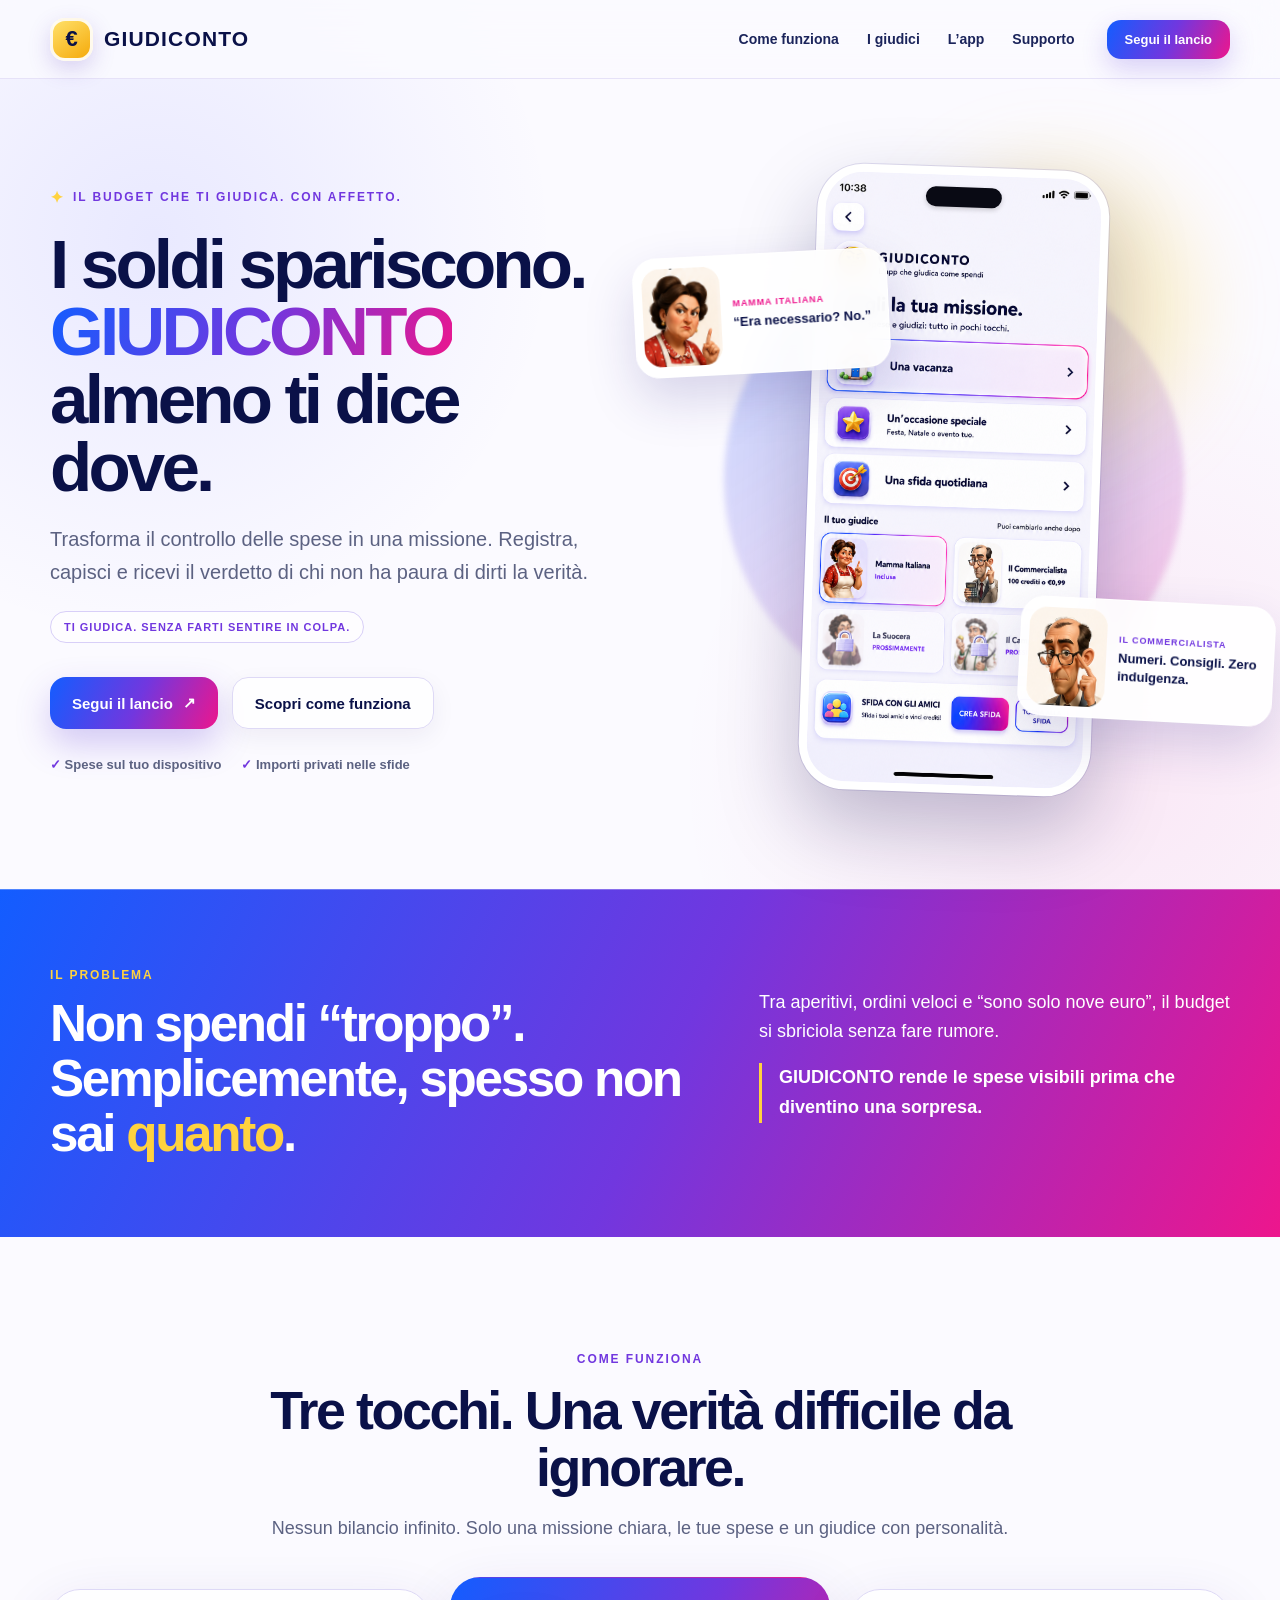
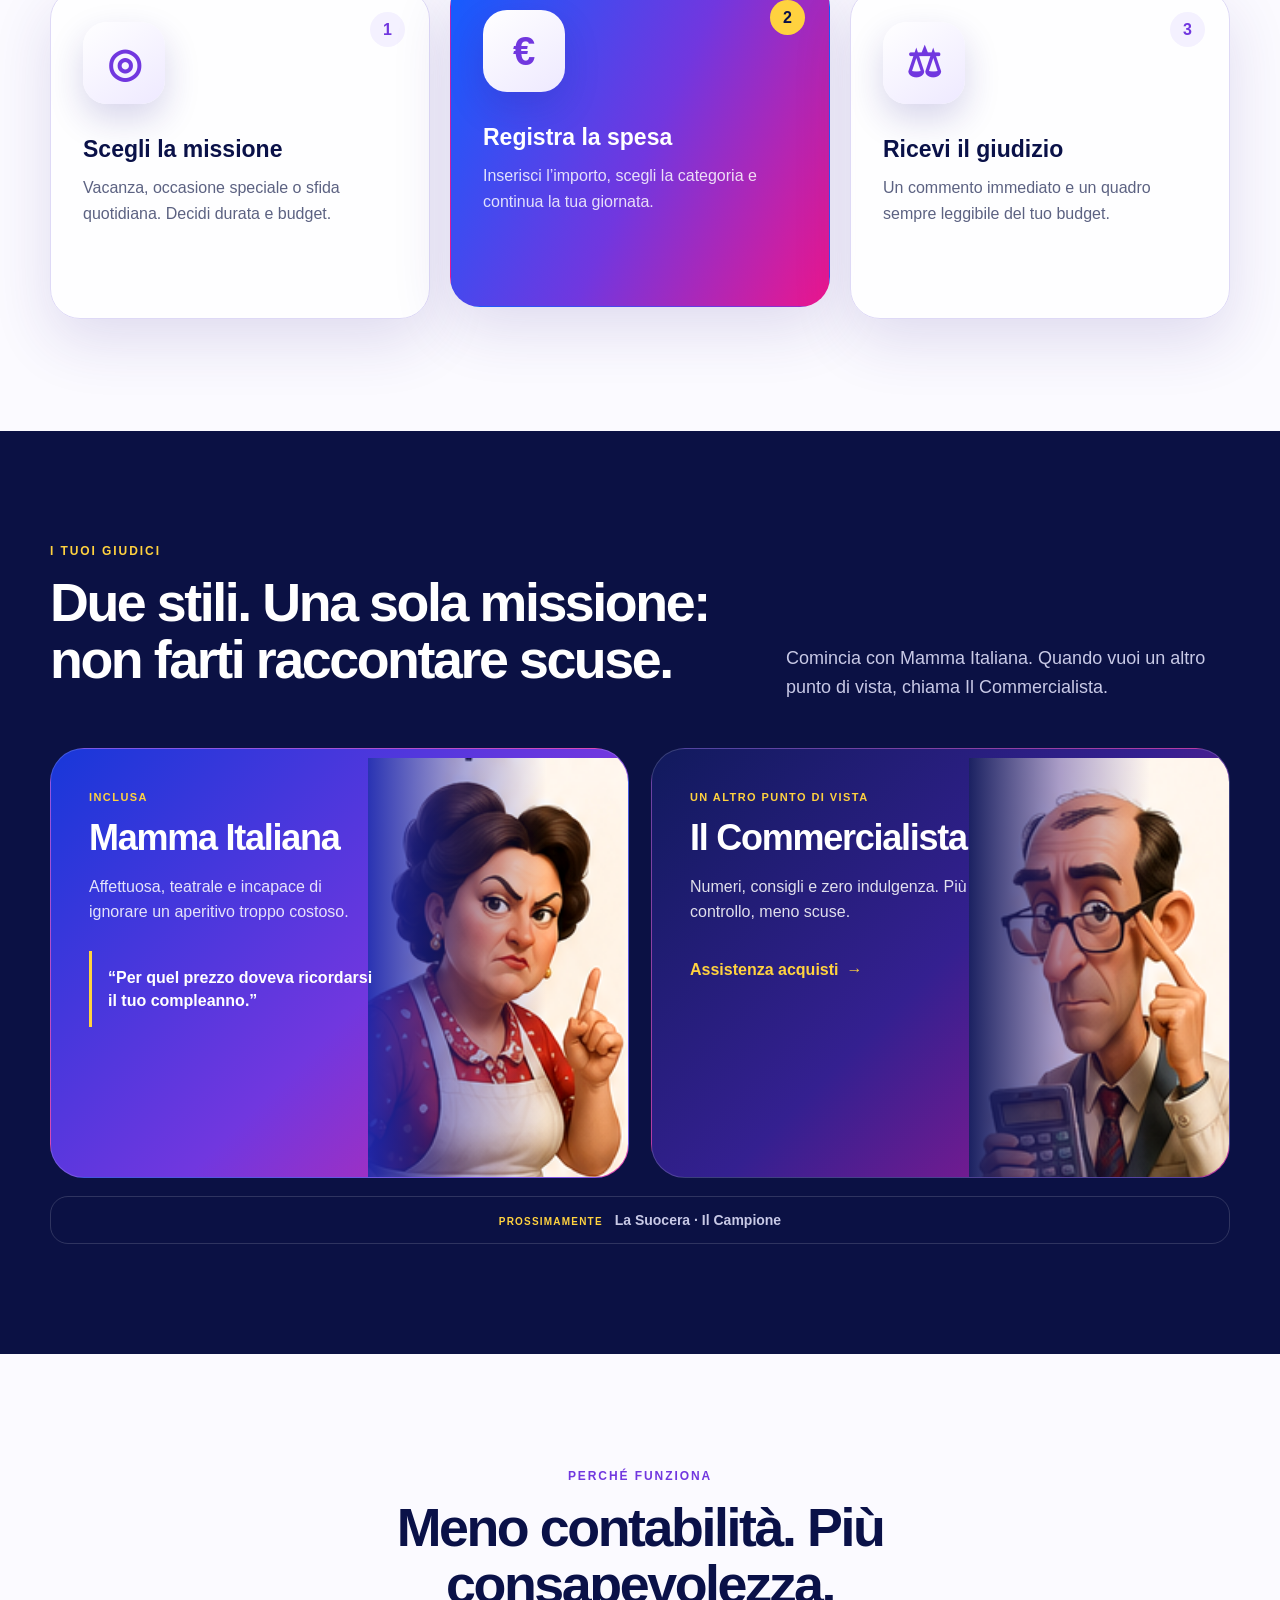
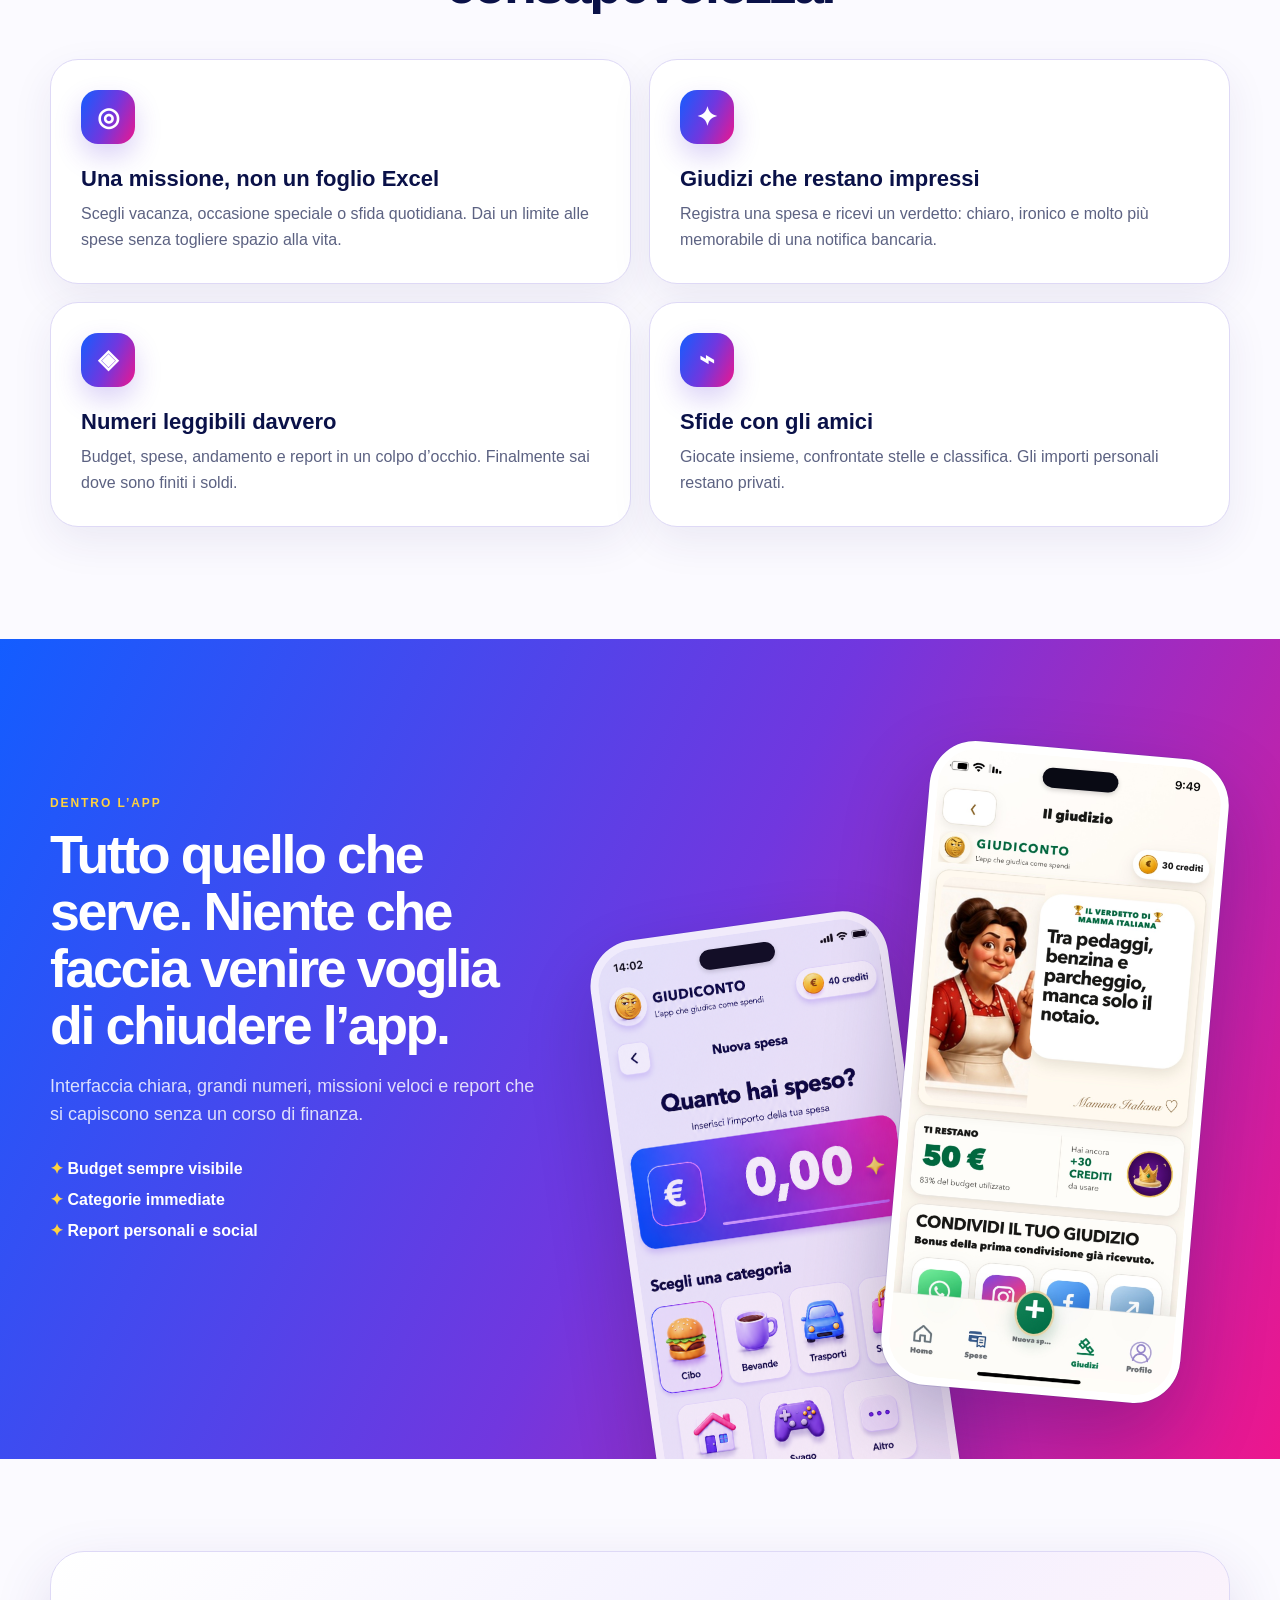
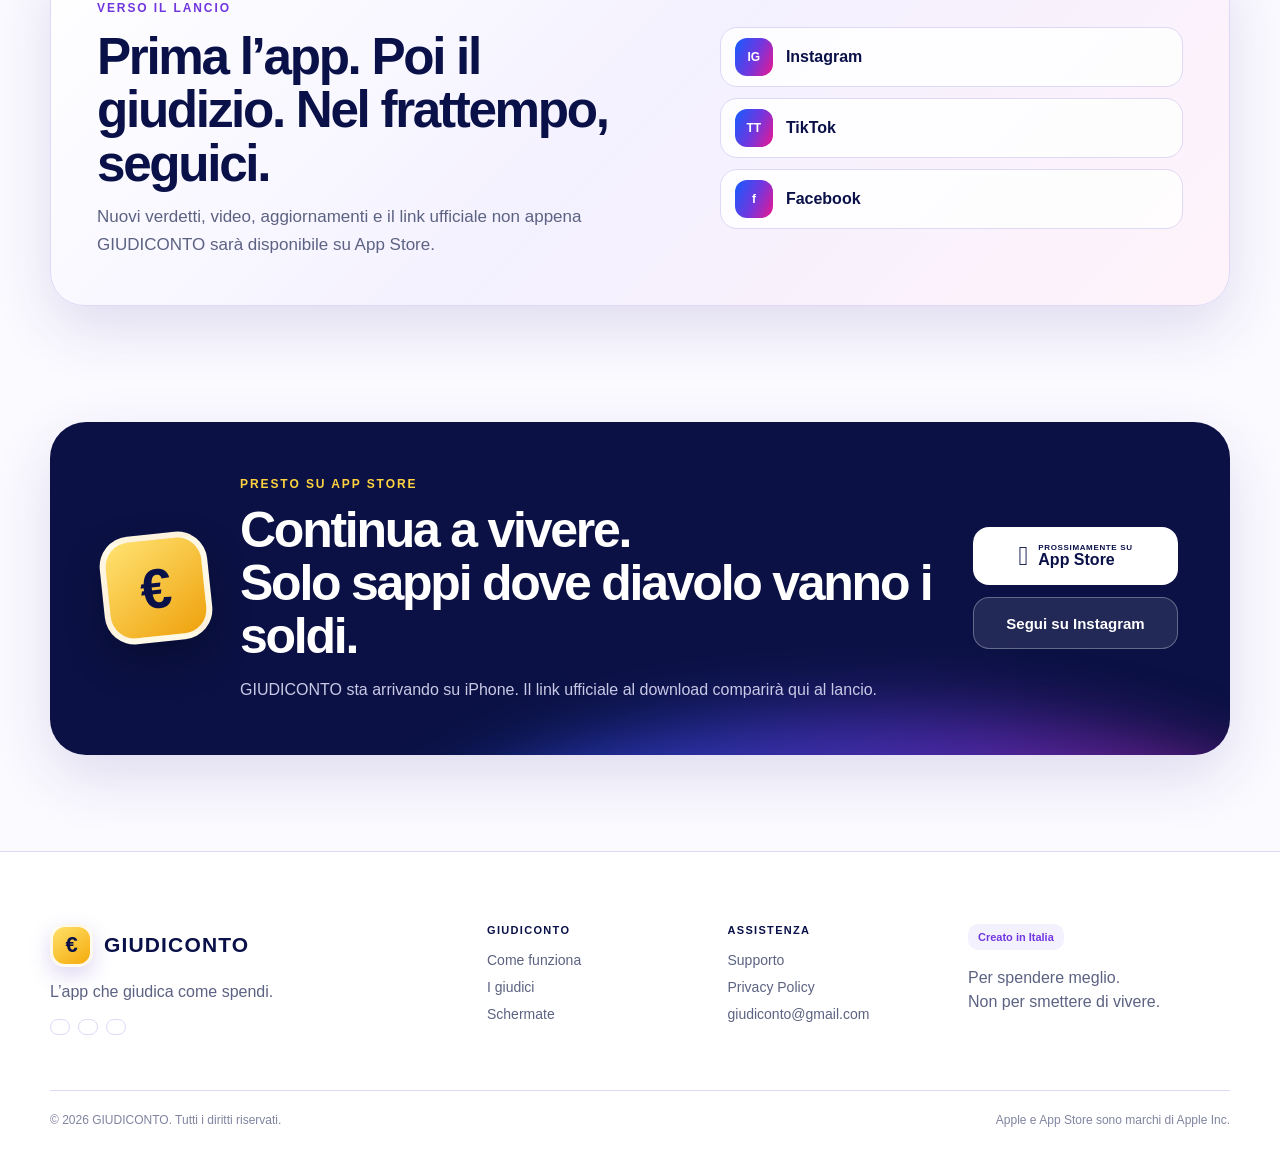
==== index.html @ 1b63a8df "Add files via upload" ====
<!doctype html>
<html lang="it">
<head>
  <meta charset="utf-8">
  <meta name="viewport" content="width=device-width,initial-scale=1">
  <title>GIUDICONTO — L’app che giudica come spendi</title>
  <meta name="description" content="Budget, spese, giudizi e sfide: GIUDICONTO trasforma il controllo delle spese in una missione, con Mamma Italiana e Il Commercialista.">
  <meta name="keywords" content="budget, spese, risparmio, app spese, budget vacanze, controllo spese, sfide, GIUDICONTO">
  <meta name="robots" content="index,follow">
  <meta property="og:title" content="GIUDICONTO — L’app che giudica come spendi">
  <meta property="og:description" content="Continua a vivere. Solo sappi dove diavolo vanno i soldi.">
  <meta property="og:type" content="website">
  <meta property="og:locale" content="it_IT">
  <link rel="icon" href="/favicon.svg">
  <link rel="stylesheet" href="/assets/styles.css">
  <script type="application/ld+json">{"@context":"https://schema.org","@type":"SoftwareApplication","name":"GIUDICONTO","applicationCategory":"FinanceApplication","operatingSystem":"iOS","description":"App italiana per budget, spese, missioni, giudizi e sfide con gli amici.","sameAs":["https://www.instagram.com/giudiconto/","https://www.tiktok.com/@giudicontoapp","https://www.facebook.com/share/1DPfQwHy4r/?mibextid=wwXIfr"]}</script>
</head>
<body>
<div class="site-shell">
<header class="site-header"><div class="section-wrap header-inner">
  <a class="brand" href="/" aria-label="GIUDICONTO – Home"><span class="brand-mark" aria-hidden="true">€</span><span class="brand-name">GIUDICONTO</span></a>
  <nav class="main-nav" aria-label="Navigazione principale"><a href="#come-funziona">Come funziona</a><a href="#giudici">I giudici</a><a href="#schermate">L’app</a><a href="/support/">Supporto</a></nav>
  <a class="header-cta" href="#social">Segui il lancio</a>
</div></header>
<main>
<section class="hero section-wrap" id="top">
  <div class="hero-copy"><div class="eyebrow"><span>✦</span> IL BUDGET CHE TI GIUDICA. CON AFFETTO.</div><h1>I soldi spariscono.<br><span>GIUDICONTO</span> almeno ti dice dove.</h1><p class="hero-lede">Trasforma il controllo delle spese in una missione. Registra, capisci e ricevi il verdetto di chi non ha paura di dirti la verità.</p><div class="brand-line">TI GIUDICA. SENZA FARTI SENTIRE IN COLPA.</div><div class="hero-actions"><a class="button button-primary" href="#social">Segui il lancio <span aria-hidden="true">↗</span></a><a class="button button-secondary" href="#come-funziona">Scopri come funziona</a></div><div class="trust-row"><span><b>✓</b> Spese sul tuo dispositivo</span><span><b>✓</b> Importi privati nelle sfide</span></div></div>
  <div class="hero-visual" aria-label="Anteprima dell’app GIUDICONTO"><div class="orb orb-one"></div><div class="orb orb-two"></div><div class="judge-peek judge-mamma"><img src="/assets/characters/mamma.png" alt="Mamma Italiana"><div><small>MAMMA ITALIANA</small><strong>“Era necessario? No.”</strong></div></div><div class="judge-peek judge-commercialista"><img src="/assets/characters/commercialista.png" alt="Il Commercialista"><div><small>IL COMMERCIALISTA</small><strong>Numeri. Consigli. Zero indulgenza.</strong></div></div><div class="phone phone-hero"><div class="phone-island"></div><img src="/assets/screens/missioni.png" alt="Schermata Scegli la tua missione di GIUDICONTO"></div></div>
</section>
<section class="problem-band"><div class="section-wrap problem-grid"><div><span class="section-kicker">IL PROBLEMA</span><h2>Non spendi “troppo”.<br>Semplicemente, spesso non sai <em>quanto</em>.</h2></div><div class="problem-copy"><p>Tra aperitivi, ordini veloci e “sono solo nove euro”, il budget si sbriciola senza fare rumore.</p><p class="highlight-line">GIUDICONTO rende le spese visibili prima che diventino una sorpresa.</p></div></div></section>
<section class="section section-wrap" id="come-funziona"><div class="section-heading centered"><span class="section-kicker">COME FUNZIONA</span><h2>Tre tocchi. Una verità difficile da ignorare.</h2><p>Nessun bilancio infinito. Solo una missione chiara, le tue spese e un giudice con personalità.</p></div><div class="steps-grid"><article class="step-card"><span class="step-number">1</span><div class="step-icon">◎</div><h3>Scegli la missione</h3><p>Vacanza, occasione speciale o sfida quotidiana. Decidi durata e budget.</p></article><article class="step-card featured"><span class="step-number">2</span><div class="step-icon">€</div><h3>Registra la spesa</h3><p>Inserisci l’importo, scegli la categoria e continua la tua giornata.</p></article><article class="step-card"><span class="step-number">3</span><div class="step-icon">⚖</div><h3>Ricevi il giudizio</h3><p>Un commento immediato e un quadro sempre leggibile del tuo budget.</p></article></div></section>
<section class="characters-section" id="giudici"><div class="section-wrap"><div class="section-heading split-heading"><div><span class="section-kicker light">I TUOI GIUDICI</span><h2>Due stili. Una sola missione: non farti raccontare scuse.</h2></div><p>Comincia con Mamma Italiana. Quando vuoi un altro punto di vista, chiama Il Commercialista.</p></div><div class="character-grid"><article class="character-card mamma"><div class="character-copy"><span class="mini-label">INCLUSA</span><h3>Mamma Italiana</h3><p>Affettuosa, teatrale e incapace di ignorare un aperitivo troppo costoso.</p><blockquote>“Per quel prezzo doveva ricordarsi il tuo compleanno.”</blockquote></div><div class="character-art mamma-art"><img src="/assets/characters/mamma.png" alt="Mamma Italiana, giudice di GIUDICONTO"></div></article><article class="character-card commercialista"><div class="character-copy"><span class="mini-label">UN ALTRO PUNTO DI VISTA</span><h3>Il Commercialista</h3><p>Numeri, consigli e zero indulgenza. Più controllo, meno scuse.</p><a href="/support/" class="text-link">Assistenza acquisti <span>→</span></a></div><div class="character-art commercialista-art"><img src="/assets/characters/commercialista.png" alt="Il Commercialista, giudice di GIUDICONTO"></div></article></div><div class="coming-soon-row"><span>PROSSIMAMENTE</span> La Suocera · Il Campione</div></div></section>
<section class="section section-wrap" id="vantaggi"><div class="section-heading centered narrow"><span class="section-kicker">PERCHÉ FUNZIONA</span><h2>Meno contabilità. Più consapevolezza.</h2></div><div class="benefit-grid"><article class="benefit-card"><div class="benefit-icon">◎</div><h3>Una missione, non un foglio Excel</h3><p>Scegli vacanza, occasione speciale o sfida quotidiana. Dai un limite alle spese senza togliere spazio alla vita.</p></article><article class="benefit-card"><div class="benefit-icon">✦</div><h3>Giudizi che restano impressi</h3><p>Registra una spesa e ricevi un verdetto: chiaro, ironico e molto più memorabile di una notifica bancaria.</p></article><article class="benefit-card"><div class="benefit-icon">◈</div><h3>Numeri leggibili davvero</h3><p>Budget, spese, andamento e report in un colpo d’occhio. Finalmente sai dove sono finiti i soldi.</p></article><article class="benefit-card"><div class="benefit-icon">⌁</div><h3>Sfide con gli amici</h3><p>Giocate insieme, confrontate stelle e classifica. Gli importi personali restano privati.</p></article></div></section>
<section class="screens-section" id="schermate"><div class="section-wrap screens-layout"><div class="screens-copy"><span class="section-kicker light">DENTRO L’APP</span><h2>Tutto quello che serve. Niente che faccia venire voglia di chiudere l’app.</h2><p>Interfaccia chiara, grandi numeri, missioni veloci e report che si capiscono senza un corso di finanza.</p><div class="screen-points"><span>✦ Budget sempre visibile</span><span>✦ Categorie immediate</span><span>✦ Report personali e social</span></div></div><div class="phone-stack"><div class="phone phone-back"><div class="phone-island"></div><img src="/assets/screens/nuova-spesa.png" alt="Schermata Nuova spesa di GIUDICONTO"></div><div class="phone phone-front"><div class="phone-island"></div><img src="/assets/screens/mamma-giudizio.jpg" alt="Verdetto di Mamma Italiana in GIUDICONTO"></div></div></div></section>
<section class="social-section section-wrap" id="social"><div class="social-card"><div><span class="section-kicker">VERSO IL LANCIO</span><h2>Prima l’app. Poi il giudizio. Nel frattempo, seguici.</h2><p>Nuovi verdetti, video, aggiornamenti e il link ufficiale non appena GIUDICONTO sarà disponibile su App Store.</p></div><div class="social-links"><a href="https://www.instagram.com/giudiconto/" target="_blank" rel="noreferrer"><span class="social-icon">IG</span><span>Instagram</span></a><a href="https://www.tiktok.com/@giudicontoapp" target="_blank" rel="noreferrer"><span class="social-icon">TT</span><span>TikTok</span></a><a href="https://www.facebook.com/share/1DPfQwHy4r/?mibextid=wwXIfr" target="_blank" rel="noreferrer"><span class="social-icon">f</span><span>Facebook</span></a></div></div></section>
<section class="launch-section section-wrap" id="launch"><div class="launch-card"><div class="launch-coin">€</div><div><span class="section-kicker light">PRESTO SU APP STORE</span><h2>Continua a vivere.<br>Solo sappi dove diavolo vanno i soldi.</h2><p>GIUDICONTO sta arrivando su iPhone. Il link ufficiale al download comparirà qui al lancio.</p></div><div class="launch-actions"><span class="store-badge"><b></b><span><small>PROSSIMAMENTE SU</small>App Store</span></span><a class="button button-white" href="https://www.instagram.com/giudiconto/" target="_blank" rel="noreferrer">Segui su Instagram</a></div></div></section>
</main>
<footer class="site-footer"><div class="section-wrap footer-grid"><div><a class="brand" href="/"><span class="brand-mark">€</span><span class="brand-name">GIUDICONTO</span></a><p>L’app che giudica come spendi.</p><div class="social-links compact"><a href="https://www.instagram.com/giudiconto/" target="_blank" rel="noreferrer"><span class="social-icon">IG</span></a><a href="https://www.tiktok.com/@giudicontoapp" target="_blank" rel="noreferrer"><span class="social-icon">TT</span></a><a href="https://www.facebook.com/share/1DPfQwHy4r/?mibextid=wwXIfr" target="_blank" rel="noreferrer"><span class="social-icon">f</span></a></div></div><div class="footer-links"><strong>GIUDICONTO</strong><a href="#come-funziona">Come funziona</a><a href="#giudici">I giudici</a><a href="#schermate">Schermate</a></div><div class="footer-links"><strong>ASSISTENZA</strong><a href="/support/">Supporto</a><a href="/privacy/">Privacy Policy</a><a href="mailto:giudiconto@gmail.com">giudiconto@gmail.com</a></div><div class="footer-note"><span>Creato in Italia</span><p>Per spendere meglio.<br>Non per smettere di vivere.</p></div></div><div class="section-wrap footer-bottom"><span>© 2026 GIUDICONTO. Tutti i diritti riservati.</span><span>Apple e App Store sono marchi di Apple Inc.</span></div></footer>
</div>
</body>
</html>
---- assets/styles.css ----
:root {
  --navy: #0a1148;
  --navy-soft: #1b245b;
  --blue: #135dff;
  --violet: #7137df;
  --pink: #ed168d;
  --yellow: #ffd23f;
  --ink-muted: #5c6282;
  --lavender: #f4f1ff;
  --line: #ded9f6;
  --white: #ffffff;
  --gradient: linear-gradient(115deg, var(--blue), var(--violet) 52%, var(--pink));
  --shadow: 0 22px 60px rgba(54, 35, 145, 0.14);
}

* { box-sizing: border-box; }
html { scroll-behavior: smooth; }
body {
  margin: 0;
  background: #fbfaff;
  color: var(--navy);
  font-family: "Avenir Next", "Nunito Sans", Inter, -apple-system, BlinkMacSystemFont, "Segoe UI", sans-serif;
  -webkit-font-smoothing: antialiased;
}
a { color: inherit; text-decoration: none; }
img { display: block; max-width: 100%; }
button, a { -webkit-tap-highlight-color: transparent; }
::selection { background: #d9ceff; color: var(--navy); }

.site-shell {
  min-height: 100vh;
  overflow: hidden;
  background:
    radial-gradient(circle at 12% 4%, rgba(72, 82, 255, .10), transparent 25rem),
    radial-gradient(circle at 88% 13%, rgba(237, 22, 141, .08), transparent 28rem),
    #fbfaff;
}
.section-wrap { width: min(1180px, calc(100% - 48px)); margin-inline: auto; }
.section { padding-block: 112px; }

.site-header {
  position: sticky;
  top: 0;
  z-index: 50;
  border-bottom: 1px solid rgba(222, 217, 246, .72);
  background: rgba(251, 250, 255, .82);
  backdrop-filter: blur(20px);
}
.header-inner { min-height: 78px; display: flex; align-items: center; gap: 32px; }
.brand { display: inline-flex; align-items: center; gap: 11px; flex: 0 0 auto; }
.brand-mark {
  width: 43px;
  height: 43px;
  display: grid;
  place-items: center;
  border: 3px solid rgba(255,255,255,.9);
  border-radius: 15px;
  background: linear-gradient(145deg, #ffe069, #f5aa0b);
  box-shadow: 0 8px 22px rgba(99, 63, 190, .22);
  color: var(--navy);
  font-weight: 900;
  font-size: 22px;
}
.brand-name { font-weight: 900; letter-spacing: .055em; font-size: 21px; }
.main-nav { margin-left: auto; display: flex; align-items: center; gap: 28px; color: var(--navy-soft); font-size: 14px; font-weight: 700; }
.main-nav a { transition: color .2s ease; }
.main-nav a:hover { color: var(--pink); }
.header-cta {
  padding: 12px 18px;
  border-radius: 14px;
  background: var(--gradient);
  box-shadow: 0 10px 26px rgba(92, 49, 217, .22);
  color: white;
  font-size: 13px;
  font-weight: 900;
}

.hero { min-height: 760px; display: grid; grid-template-columns: 1.02fr .98fr; align-items: center; gap: 54px; padding-block: 76px 84px; }
.eyebrow, .section-kicker { display: inline-flex; align-items: center; gap: 8px; color: var(--violet); font-size: 12px; font-weight: 900; letter-spacing: .16em; }
.eyebrow span { color: var(--yellow); font-size: 16px; }
.hero h1 { margin: 24px 0 22px; max-width: 700px; font-size: clamp(48px, 5.4vw, 76px); line-height: .98; letter-spacing: -.055em; font-weight: 900; }
.hero h1 span { display: inline-block; background: var(--gradient); -webkit-background-clip: text; background-clip: text; color: transparent; }
.hero-lede { max-width: 610px; margin: 0; color: var(--ink-muted); font-size: 20px; line-height: 1.65; }
.hero-actions { display: flex; flex-wrap: wrap; gap: 14px; margin-top: 34px; }
.button { min-height: 52px; display: inline-flex; align-items: center; justify-content: center; gap: 10px; padding: 14px 22px; border-radius: 16px; font-size: 15px; font-weight: 900; transition: transform .2s ease, box-shadow .2s ease; }
.button:hover { transform: translateY(-2px); }
.button-primary { color: white; background: var(--gradient); box-shadow: 0 15px 34px rgba(93, 52, 213, .25); }
.button-secondary { border: 1px solid var(--line); background: rgba(255,255,255,.82); box-shadow: 0 8px 24px rgba(26, 20, 77, .06); }
.trust-row { display: flex; flex-wrap: wrap; gap: 20px; margin-top: 28px; color: var(--ink-muted); font-size: 13px; font-weight: 700; }
.trust-row b { color: var(--violet); }

.hero-visual { position: relative; min-height: 650px; display: grid; place-items: center; isolation: isolate; }
.orb { position: absolute; border-radius: 999px; filter: blur(3px); z-index: -2; }
.orb-one { width: 460px; height: 460px; background: linear-gradient(145deg, rgba(20,93,255,.24), rgba(113,55,223,.16), rgba(237,22,141,.22)); }
.orb-two { width: 280px; height: 280px; right: 6%; top: 2%; background: rgba(255,210,63,.25); filter: blur(40px); }
.phone {
  position: relative;
  overflow: hidden;
  border: 8px solid rgba(255,255,255,.98);
  border-radius: 46px;
  background: white;
  box-shadow: 0 35px 80px rgba(20, 15, 79, .26), 0 0 0 1px rgba(75, 61, 160, .15);
}
.phone img { width: 100%; height: 100%; object-fit: cover; }
.phone-island { position: absolute; z-index: 3; top: 12px; left: 50%; width: 76px; height: 20px; transform: translateX(-50%); border-radius: 999px; background: #090a14; box-shadow: 0 2px 5px rgba(0,0,0,.18); }
.phone-hero { width: 292px; height: 626px; transform: rotate(2deg); animation: float 6s ease-in-out infinite; }
.verdict-bubble { position: absolute; z-index: 3; width: 240px; padding: 18px 20px; border: 1px solid rgba(255,255,255,.86); border-radius: 22px; background: rgba(255,255,255,.9); box-shadow: var(--shadow); backdrop-filter: blur(12px); font-size: 14px; font-weight: 800; line-height: 1.45; }
.verdict-bubble small { display: block; margin-bottom: 5px; color: var(--pink); font-size: 10px; letter-spacing: .1em; }
.verdict-one { left: -3%; top: 17%; transform: rotate(-3deg); }
.verdict-two { right: -5%; bottom: 17%; transform: rotate(3deg); }
@keyframes float { 50% { transform: rotate(2deg) translateY(-10px); } }

.problem-band { padding-block: 76px; color: white; background: var(--gradient); box-shadow: inset 0 1px rgba(255,255,255,.25); }
.problem-grid { display: grid; grid-template-columns: 1.15fr .85fr; align-items: center; gap: 72px; }
.problem-band .section-kicker, .section-kicker.light { color: var(--yellow); }
.problem-band h2 { margin: 14px 0 0; font-size: clamp(35px, 4vw, 54px); line-height: 1.07; letter-spacing: -.045em; }
.problem-band em { color: var(--yellow); font-style: normal; }
.problem-copy { font-size: 18px; line-height: 1.65; }
.problem-copy p { margin: 0 0 16px; }
.highlight-line { padding-left: 17px; border-left: 3px solid var(--yellow); font-weight: 800; }

.section-heading { max-width: 790px; margin-bottom: 46px; }
.section-heading.centered { margin-inline: auto; text-align: center; }
.section-heading.narrow { max-width: 620px; }
.section-heading h2, .screens-copy h2, .launch-card h2 { margin: 15px 0 14px; font-size: clamp(36px, 4.2vw, 56px); line-height: 1.06; letter-spacing: -.045em; }
.section-heading p, .screens-copy > p { color: var(--ink-muted); font-size: 18px; line-height: 1.6; }
.steps-grid { display: grid; grid-template-columns: repeat(3, 1fr); gap: 20px; }
.step-card { position: relative; overflow: hidden; min-height: 330px; padding: 32px; border: 1px solid var(--line); border-radius: 30px; background: rgba(255,255,255,.88); box-shadow: var(--shadow); }
.step-card.featured { color: white; border-color: transparent; background: var(--gradient); transform: translateY(-12px); }
.step-number { position: absolute; top: 22px; right: 24px; display: grid; place-items: center; width: 35px; height: 35px; border-radius: 999px; background: var(--lavender); color: var(--violet); font-weight: 900; }
.featured .step-number { background: var(--yellow); color: var(--navy); }
.step-icon { width: 82px; height: 82px; display: grid; place-items: center; margin-bottom: 32px; border-radius: 24px; background: linear-gradient(145deg, #fff, #eee9ff); box-shadow: 0 15px 35px rgba(40, 27, 142, .18); color: var(--violet); font-size: 40px; font-weight: 900; }
.step-card h3 { margin: 0 0 12px; font-size: 23px; }
.step-card p { margin: 0; color: var(--ink-muted); line-height: 1.6; }
.featured p { color: rgba(255,255,255,.84); }

.characters-section { padding-block: 110px; color: white; background: #0b1144; }
.split-heading { max-width: none; display: grid; grid-template-columns: 1.2fr .8fr; align-items: end; gap: 70px; }
.split-heading h2 { max-width: 770px; }
.split-heading > p { margin: 0; color: #c8c9e6; }
.character-grid { display: grid; grid-template-columns: 1fr 1fr; gap: 22px; }
.character-card { position: relative; overflow: hidden; min-height: 430px; padding: 38px; border: 1px solid rgba(255,255,255,.16); border-radius: 34px; }
.character-card.mamma { background: linear-gradient(135deg, #1837d9, #7137df 56%, #d726a0); }
.character-card.commercialista { background: linear-gradient(135deg, #111a5d, #342090 50%, #b11691); }
.character-copy { position: relative; z-index: 3; width: 57%; }
.mini-label { color: var(--yellow); font-size: 11px; font-weight: 900; letter-spacing: .13em; }
.character-card h3 { margin: 12px 0; font-size: 36px; letter-spacing: -.035em; }
.character-card p { color: rgba(255,255,255,.86); line-height: 1.55; }
.character-card blockquote { margin: 26px 0 0; padding: 15px 0 15px 16px; border-left: 3px solid var(--yellow); color: white; font-weight: 800; line-height: 1.45; }
.text-link { display: inline-flex; gap: 8px; margin-top: 20px; color: var(--yellow); font-weight: 900; }

.benefit-grid { display: grid; grid-template-columns: repeat(2, 1fr); gap: 18px; }
.benefit-card { padding: 30px; border: 1px solid var(--line); border-radius: 28px; background: white; box-shadow: 0 15px 42px rgba(49, 35, 121, .08); }
.benefit-icon { width: 54px; height: 54px; display: grid; place-items: center; margin-bottom: 22px; border-radius: 17px; background: var(--gradient); color: white; font-size: 26px; font-weight: 900; box-shadow: 0 12px 27px rgba(92,49,217,.22); }
.benefit-card h3 { margin: 0 0 9px; font-size: 22px; }
.benefit-card p { margin: 0; color: var(--ink-muted); line-height: 1.62; }

.screens-section { position: relative; overflow: hidden; min-height: 820px; padding-block: 110px 0; color: white; background: var(--gradient); }
.screens-layout { display: grid; grid-template-columns: .88fr 1.12fr; gap: 60px; align-items: center; }
.screens-copy { align-self: start; padding-top: 44px; }
.screens-copy > p { color: rgba(255,255,255,.82); }
.screen-points { display: grid; gap: 12px; margin-top: 30px; color: white; font-weight: 800; }
.screen-points span::first-letter { color: var(--yellow); }
.phone-stack { position: relative; height: 700px; }
.phone-stack .phone { position: absolute; width: 300px; height: 646px; }
.phone-back { left: 4%; bottom: -120px; transform: rotate(-8deg); opacity: .9; }
.phone-front { right: 4%; top: 0; transform: rotate(5deg); }

.launch-section { padding-block: 96px; }
.launch-card { position: relative; overflow: hidden; display: grid; grid-template-columns: auto 1fr auto; align-items: center; gap: 30px; padding: 52px; border-radius: 36px; color: white; background: #0b1144; box-shadow: var(--shadow); }
.launch-card::before { content: ""; position: absolute; inset: auto -10% -90% 30%; height: 340px; border-radius: 50%; background: var(--gradient); filter: blur(35px); opacity: .65; }
.launch-card > * { position: relative; }
.launch-card h2 { margin-top: 12px; font-size: clamp(32px, 4vw, 50px); }
.launch-card p { margin: 0; color: #c8c9e6; line-height: 1.6; }
.launch-coin { width: 108px; height: 108px; display: grid; place-items: center; border: 6px solid rgba(255,255,255,.85); border-radius: 30px; background: linear-gradient(145deg, #ffe372, #efa10c); box-shadow: 0 18px 38px rgba(0,0,0,.25); color: var(--navy); font-size: 56px; font-weight: 900; transform: rotate(-6deg); }
.launch-actions { display: grid; gap: 12px; min-width: 205px; }
.store-badge { min-height: 58px; display: flex; align-items: center; justify-content: center; gap: 10px; border-radius: 16px; background: white; color: var(--navy); font-weight: 900; }
.store-badge b { font-size: 27px; }
.store-badge span { line-height: 1.05; }
.store-badge small { display: block; font-size: 8px; letter-spacing: .08em; }
.button-white { border: 1px solid rgba(255,255,255,.3); background: rgba(255,255,255,.10); color: white; }

.site-footer { padding: 72px 0 28px; border-top: 1px solid var(--line); background: white; }
.footer-grid { display: grid; grid-template-columns: 1.5fr .75fr .75fr 1fr; gap: 44px; }
.footer-grid > div:first-child p { color: var(--ink-muted); }
.footer-links { display: grid; align-content: start; gap: 11px; color: var(--ink-muted); font-size: 14px; }
.footer-links strong { margin-bottom: 5px; color: var(--navy); font-size: 11px; letter-spacing: .12em; }
.footer-note { color: var(--ink-muted); }
.footer-note span { display: inline-block; padding: 7px 10px; border-radius: 10px; background: var(--lavender); color: var(--violet); font-size: 11px; font-weight: 900; }
.footer-note p { line-height: 1.55; }
.footer-bottom { display: flex; justify-content: space-between; gap: 24px; margin-top: 55px; padding-top: 22px; border-top: 1px solid var(--line); color: #8084a0; font-size: 12px; }

/* Legal and support pages */
.subpage-main { min-height: 70vh; padding-block: 76px 100px; }
.subpage-hero { display: grid; grid-template-columns: 1fr auto; gap: 44px; align-items: end; padding: 54px; border: 1px solid rgba(255,255,255,.8); border-radius: 36px; background: var(--gradient); color: white; box-shadow: var(--shadow); }
.subpage-hero h1 { margin: 12px 0; font-size: clamp(48px, 6vw, 76px); line-height: 1; letter-spacing: -.05em; }
.subpage-hero p { max-width: 670px; margin: 0; color: rgba(255,255,255,.86); font-size: 18px; line-height: 1.6; }
.subpage-icon { width: 120px; height: 120px; display: grid; place-items: center; border: 5px solid rgba(255,255,255,.65); border-radius: 34px; background: rgba(255,255,255,.18); box-shadow: 0 18px 45px rgba(23,11,85,.25); font-size: 54px; }
.content-grid { display: grid; grid-template-columns: 300px minmax(0,1fr); gap: 42px; margin-top: 42px; }
.content-aside { align-self: start; position: sticky; top: 110px; display: grid; gap: 12px; }
.content-aside a { padding: 14px 16px; border: 1px solid var(--line); border-radius: 14px; background: white; color: var(--ink-muted); font-size: 14px; font-weight: 800; }
.content-aside a:hover { color: var(--violet); border-color: #b7a7ff; }
.legal-content { display: grid; gap: 18px; }
.legal-card { padding: 30px; border: 1px solid var(--line); border-radius: 26px; background: white; box-shadow: 0 14px 38px rgba(49,35,121,.07); }
.legal-card h2 { margin: 0 0 12px; font-size: 26px; letter-spacing: -.025em; }
.legal-card p, .legal-card li { color: var(--ink-muted); line-height: 1.7; }
.legal-card p:last-child { margin-bottom: 0; }
.legal-card ul { margin-bottom: 0; padding-left: 20px; }
.summary-card { border-color: transparent; background: linear-gradient(135deg, #f2f6ff, #f7efff); box-shadow: inset 0 0 0 1px rgba(115,81,255,.16), var(--shadow); }
.contact-card { display: flex; align-items: center; justify-content: space-between; gap: 24px; padding: 26px; border-radius: 24px; background: #0b1144; color: white; }
.contact-card p { margin: 5px 0 0; color: #c8c9e6; }
.contact-card .button { flex: 0 0 auto; }
.faq-grid { display: grid; gap: 16px; margin-top: 42px; }
.support-callout { padding: 24px; border: 1px solid #cebfff; border-radius: 22px; background: var(--lavender); }
.support-callout a { color: var(--violet); font-weight: 900; text-decoration: underline; text-underline-offset: 3px; }
.legal-meta { margin-top: 14px; color: rgba(255,255,255,.75); font-size: 14px; }

@media (max-width: 980px) {
  .main-nav { display: none; }
  .header-cta { margin-left: auto; }
  .hero { grid-template-columns: 1fr; padding-top: 58px; }
  .hero-copy { text-align: center; }
  .hero-lede { margin-inline: auto; }
  .hero-actions, .trust-row { justify-content: center; }
  .hero-visual { min-height: 630px; }
  .problem-grid, .split-heading, .screens-layout { grid-template-columns: 1fr; }
  .steps-grid { grid-template-columns: 1fr; }
  .step-card { min-height: 0; }
  .step-card.featured { transform: none; }
  .character-grid { grid-template-columns: 1fr; }
  .phone-stack { width: min(620px,100%); margin-inline: auto; }
  .launch-card { grid-template-columns: auto 1fr; }
  .launch-actions { grid-column: 1 / -1; grid-template-columns: 1fr 1fr; }
  .footer-grid { grid-template-columns: 1.4fr 1fr 1fr; }
  .footer-note { grid-column: 1 / -1; }
  .content-grid { grid-template-columns: 1fr; }
  .content-aside { position: static; grid-template-columns: repeat(3, 1fr); }
}

@media (max-width: 680px) {
  .section-wrap { width: min(100% - 28px, 1180px); }
  .section { padding-block: 78px; }
  .header-inner { min-height: 68px; }
  .brand-mark { width: 38px; height: 38px; border-radius: 13px; }
  .brand-name { font-size: 17px; }
  .header-cta { padding: 10px 12px; font-size: 11px; }
  .hero { min-height: 0; padding-block: 58px 64px; gap: 32px; }
  .hero h1 { font-size: 49px; }
  .hero-lede { font-size: 17px; }
  .hero-actions { display: grid; }
  .button { width: 100%; }
  .trust-row { display: grid; gap: 8px; }
  .hero-visual { min-height: 520px; }
  .phone-hero { width: 238px; height: 510px; border-radius: 38px; }
  .verdict-bubble { width: 190px; padding: 14px; font-size: 12px; }
  .verdict-one { left: -10%; top: 20%; }
  .verdict-two { right: -9%; bottom: 12%; }
  .problem-band { padding-block: 62px; }
  .problem-grid { gap: 28px; }
  .problem-band h2 { font-size: 38px; }
  .section-heading h2, .screens-copy h2, .launch-card h2 { font-size: 38px; }
  .step-card, .benefit-card { padding: 24px; }
  .character-card { min-height: 500px; padding: 28px; }
  .character-copy { width: 100%; }
  .character-copy p, .character-copy blockquote, .character-copy .text-link { max-width: 70%; }
  .benefit-grid { grid-template-columns: 1fr; }
  .screens-section { min-height: 1040px; padding-top: 80px; }
  .screens-copy { padding-top: 0; text-align: center; }
  .phone-stack { height: 670px; }
  .phone-stack .phone { width: 230px; height: 494px; }
  .phone-back { left: 0; bottom: 20px; }
  .phone-front { right: 0; top: 80px; }
  .launch-section { padding-block: 58px; }
  .launch-card { grid-template-columns: 1fr; padding: 30px; text-align: center; }
  .launch-coin { margin-inline: auto; }
  .launch-actions { grid-template-columns: 1fr; }
  .footer-grid { grid-template-columns: 1fr 1fr; }
  .footer-grid > div:first-child, .footer-note { grid-column: 1 / -1; }
  .footer-bottom { flex-direction: column; }
  .subpage-main { padding-block: 36px 70px; }
  .subpage-hero { grid-template-columns: 1fr; padding: 30px; }
  .subpage-icon { width: 80px; height: 80px; border-radius: 24px; font-size: 38px; }
  .subpage-hero h1 { font-size: 48px; }
  .content-aside { grid-template-columns: 1fr; }
  .legal-card { padding: 24px; }
  .contact-card { align-items: flex-start; flex-direction: column; }
}

@media (prefers-reduced-motion: reduce) {
  * { scroll-behavior: auto !important; animation: none !important; transition: none !important; }
}

/* GIUDICONTO final launch refinements */
.brand-line {
  display: inline-flex;
  margin-top: 22px;
  padding: 9px 13px;
  border: 1px solid #d8cff8;
  border-radius: 999px;
  background: rgba(255,255,255,.72);
  color: var(--violet);
  font-size: 11px;
  font-weight: 900;
  letter-spacing: .09em;
}

.judge-peek {
  position: absolute;
  z-index: 5;
  width: 255px;
  min-height: 116px;
  display: grid;
  grid-template-columns: 78px 1fr;
  align-items: center;
  gap: 12px;
  padding: 10px 14px 10px 8px;
  overflow: hidden;
  border: 1px solid rgba(255,255,255,.92);
  border-radius: 24px;
  background: rgba(255,255,255,.92);
  box-shadow: 0 22px 50px rgba(44,30,128,.17);
  backdrop-filter: blur(14px);
}
.judge-peek img {
  width: 78px;
  height: 98px;
  object-fit: cover;
  object-position: top center;
  border-radius: 18px;
  background: #fff9ef;
}
.judge-peek small {
  display: block;
  margin-bottom: 5px;
  color: var(--pink);
  font-size: 9px;
  font-weight: 900;
  letter-spacing: .1em;
}
.judge-peek strong { display: block; font-size: 13px; line-height: 1.35; }
.judge-mamma { left: -8%; top: 15%; transform: rotate(-3deg); }
.judge-commercialista { right: -8%; bottom: 13%; transform: rotate(3deg); }
.judge-commercialista small { color: var(--violet); }

.character-art {
  position: absolute;
  right: -1%;
  bottom: -7%;
  width: 46%;
  height: 105%;
  overflow: hidden;
  z-index: 1;
}
.character-art::after {
  content: "";
  position: absolute;
  inset: 0;
  background: linear-gradient(90deg, rgba(28,39,175,.94) 0%, rgba(40,39,164,.45) 32%, transparent 67%);
  pointer-events: none;
}
.character-art img {
  width: 100%;
  height: 100%;
  object-fit: cover;
  object-position: top center;
  filter: saturate(1.05) contrast(1.02);
}
.commercialista-art::after { background: linear-gradient(90deg, rgba(18,25,92,.96) 0%, rgba(52,32,144,.42) 34%, transparent 68%); }
.coming-soon-row {
  margin-top: 18px;
  padding: 15px 20px;
  border: 1px solid rgba(255,255,255,.15);
  border-radius: 18px;
  color: #c8c9e6;
  text-align: center;
  font-size: 14px;
  font-weight: 800;
}
.coming-soon-row span { margin-right: 8px; color: var(--yellow); font-size: 10px; letter-spacing: .12em; }

.social-section { padding-block: 92px 20px; }
.social-card {
  display: grid;
  grid-template-columns: 1fr .8fr;
  align-items: center;
  gap: 44px;
  padding: 46px;
  border: 1px solid var(--line);
  border-radius: 34px;
  background: linear-gradient(135deg, #ffffff 0%, #f4f1ff 50%, #fff3fa 100%);
  box-shadow: var(--shadow);
}
.social-card h2 { margin: 14px 0 12px; font-size: clamp(34px, 4vw, 52px); line-height: 1.05; letter-spacing: -.045em; }
.social-card p { max-width: 650px; margin: 0; color: var(--ink-muted); font-size: 17px; line-height: 1.65; }
.social-links { display: grid; gap: 11px; }
.social-links a {
  min-height: 58px;
  display: flex;
  align-items: center;
  gap: 13px;
  padding: 10px 14px;
  border: 1px solid var(--line);
  border-radius: 17px;
  background: rgba(255,255,255,.86);
  color: var(--navy);
  font-weight: 900;
  transition: transform .2s ease, border-color .2s ease, box-shadow .2s ease;
}
.social-links a:hover { transform: translateY(-2px); border-color: #bca9ff; box-shadow: 0 10px 24px rgba(60,39,150,.10); }
.social-icon {
  width: 38px;
  height: 38px;
  display: grid;
  place-items: center;
  flex: 0 0 auto;
  border-radius: 12px;
  color: white;
  background: var(--gradient);
  font-size: 12px;
  font-weight: 900;
}
.social-links.compact { grid-template-columns: repeat(3, auto); justify-content: start; gap: 8px; margin-top: 18px; }
.social-links.compact a { min-height: 0; padding: 7px 9px; font-size: 11px; }
.social-links.compact a > span:last-child { display: none; }
.social-links.compact .social-icon { width: 30px; height: 30px; border-radius: 10px; font-size: 10px; }
.external-policy-links a { color: var(--violet); font-weight: 800; text-decoration: underline; text-underline-offset: 3px; }

@media (max-width: 980px) {
  .judge-mamma { left: 0; }
  .judge-commercialista { right: 0; }
  .social-card { grid-template-columns: 1fr; }
}

@media (max-width: 680px) {
  .brand-line { margin-top: 18px; font-size: 9px; }
  .judge-peek { width: 190px; min-height: 92px; grid-template-columns: 58px 1fr; padding: 7px 9px 7px 6px; border-radius: 18px; }
  .judge-peek img { width: 58px; height: 76px; border-radius: 14px; }
  .judge-peek strong { font-size: 10px; }
  .judge-mamma { left: -2%; top: 10%; }
  .judge-commercialista { right: -3%; bottom: 8%; }
  .character-art { right: -8%; bottom: -8%; width: 55%; height: 75%; opacity: .72; }
  .character-copy { width: 70%; }
  .social-section { padding-block: 58px 0; }
  .social-card { padding: 28px; gap: 28px; }
  .social-card h2 { font-size: 38px; }
}
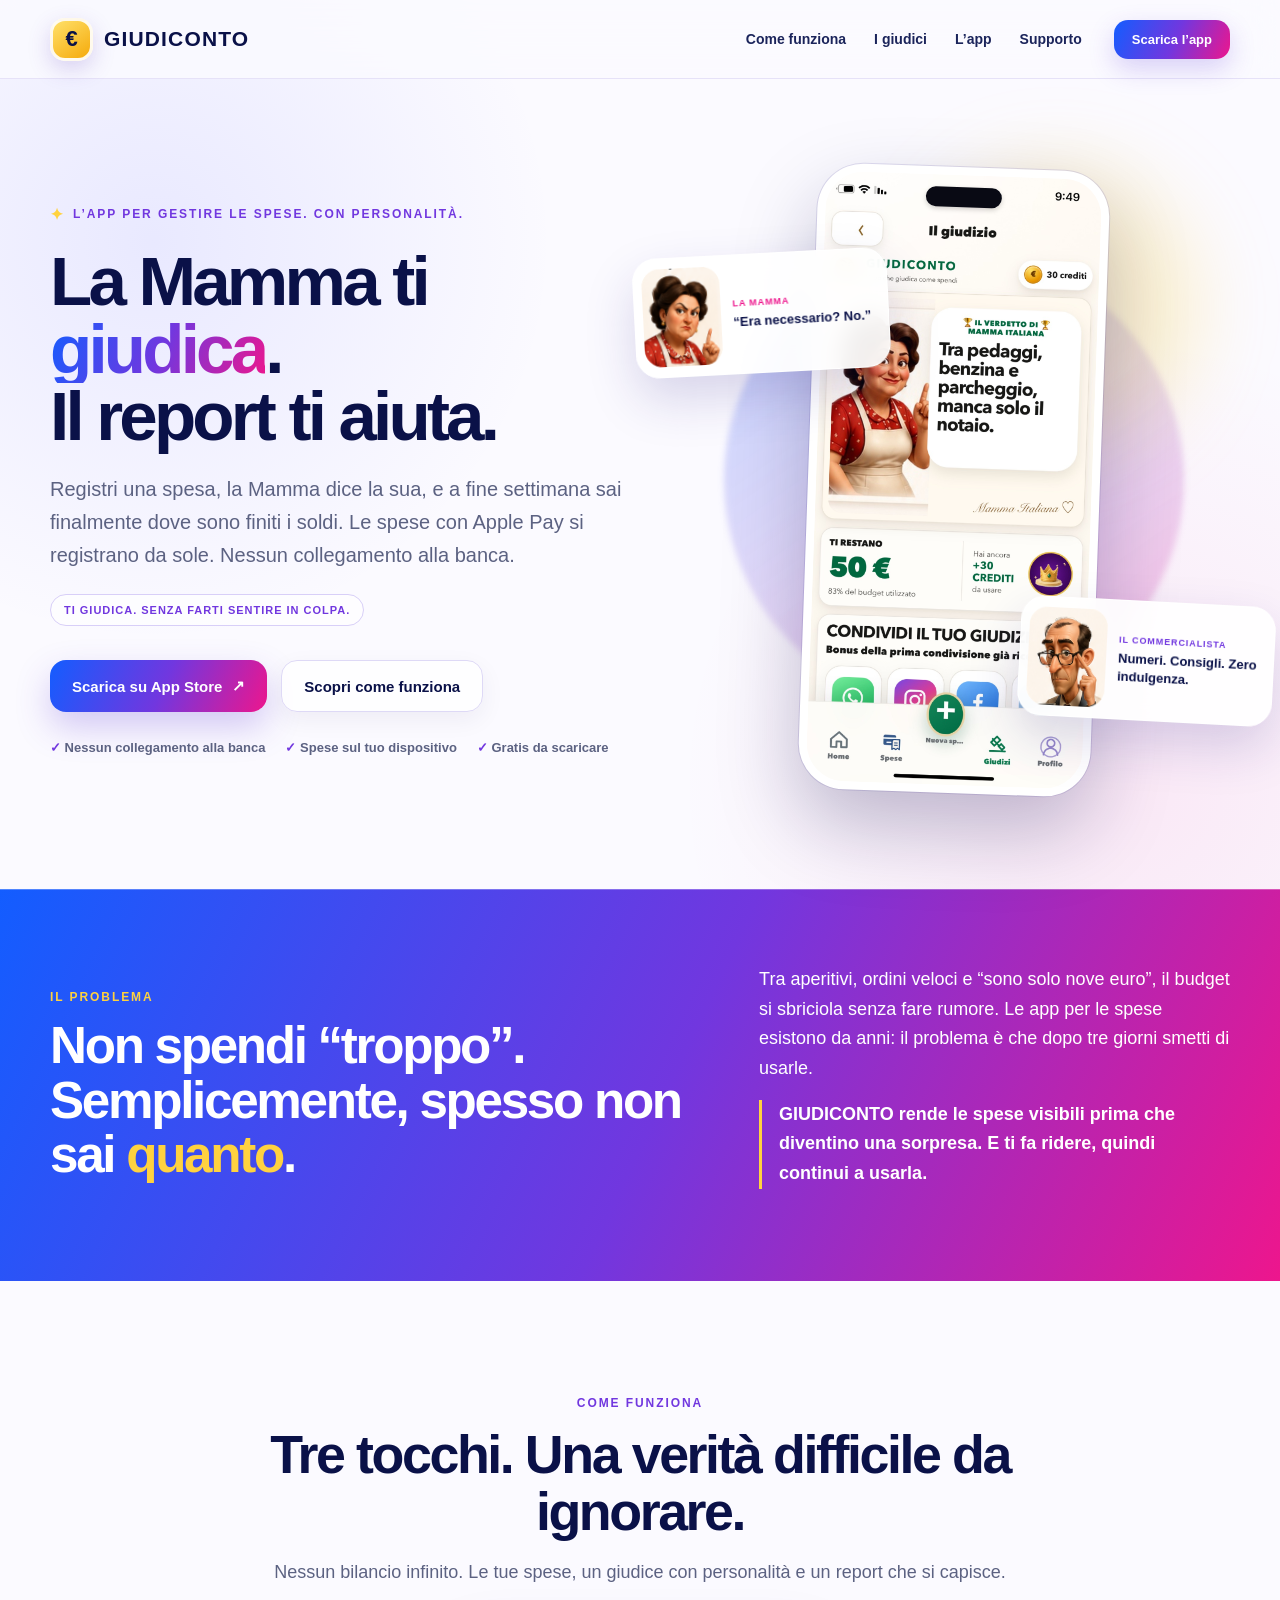
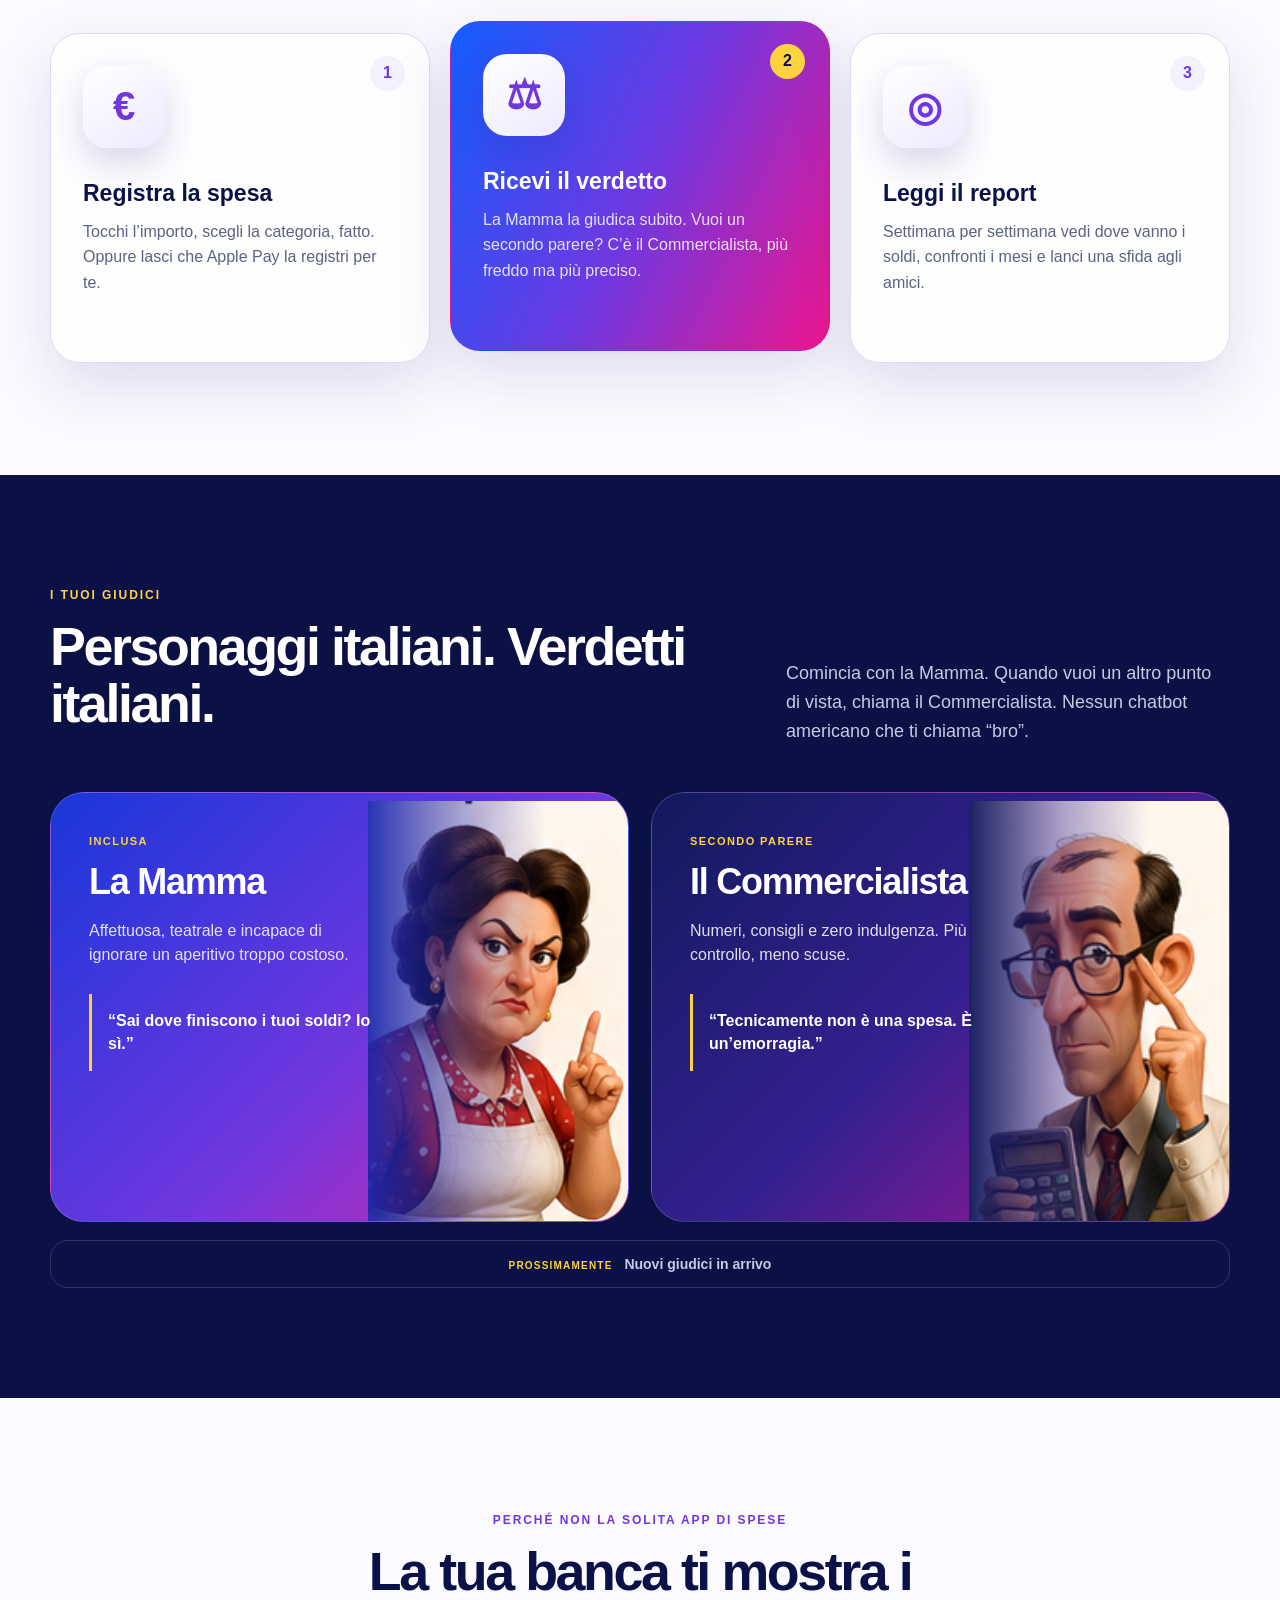
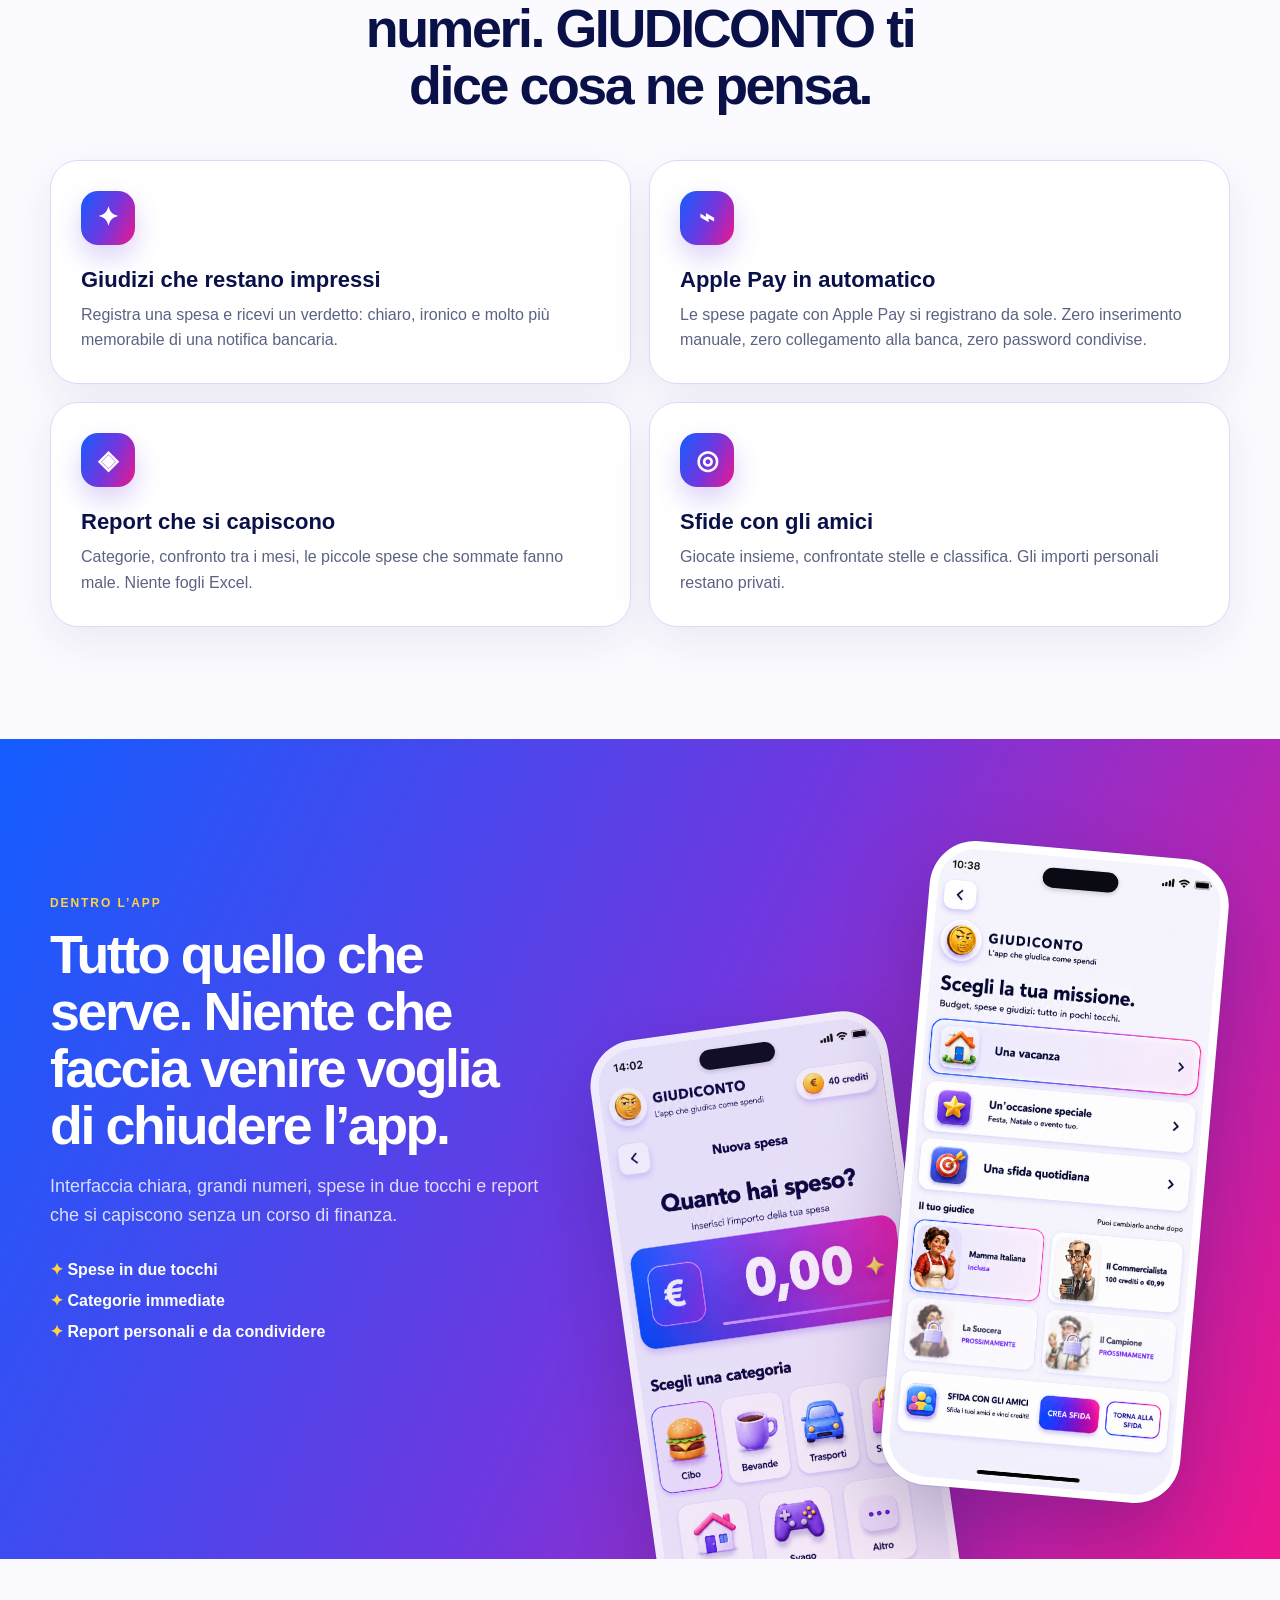
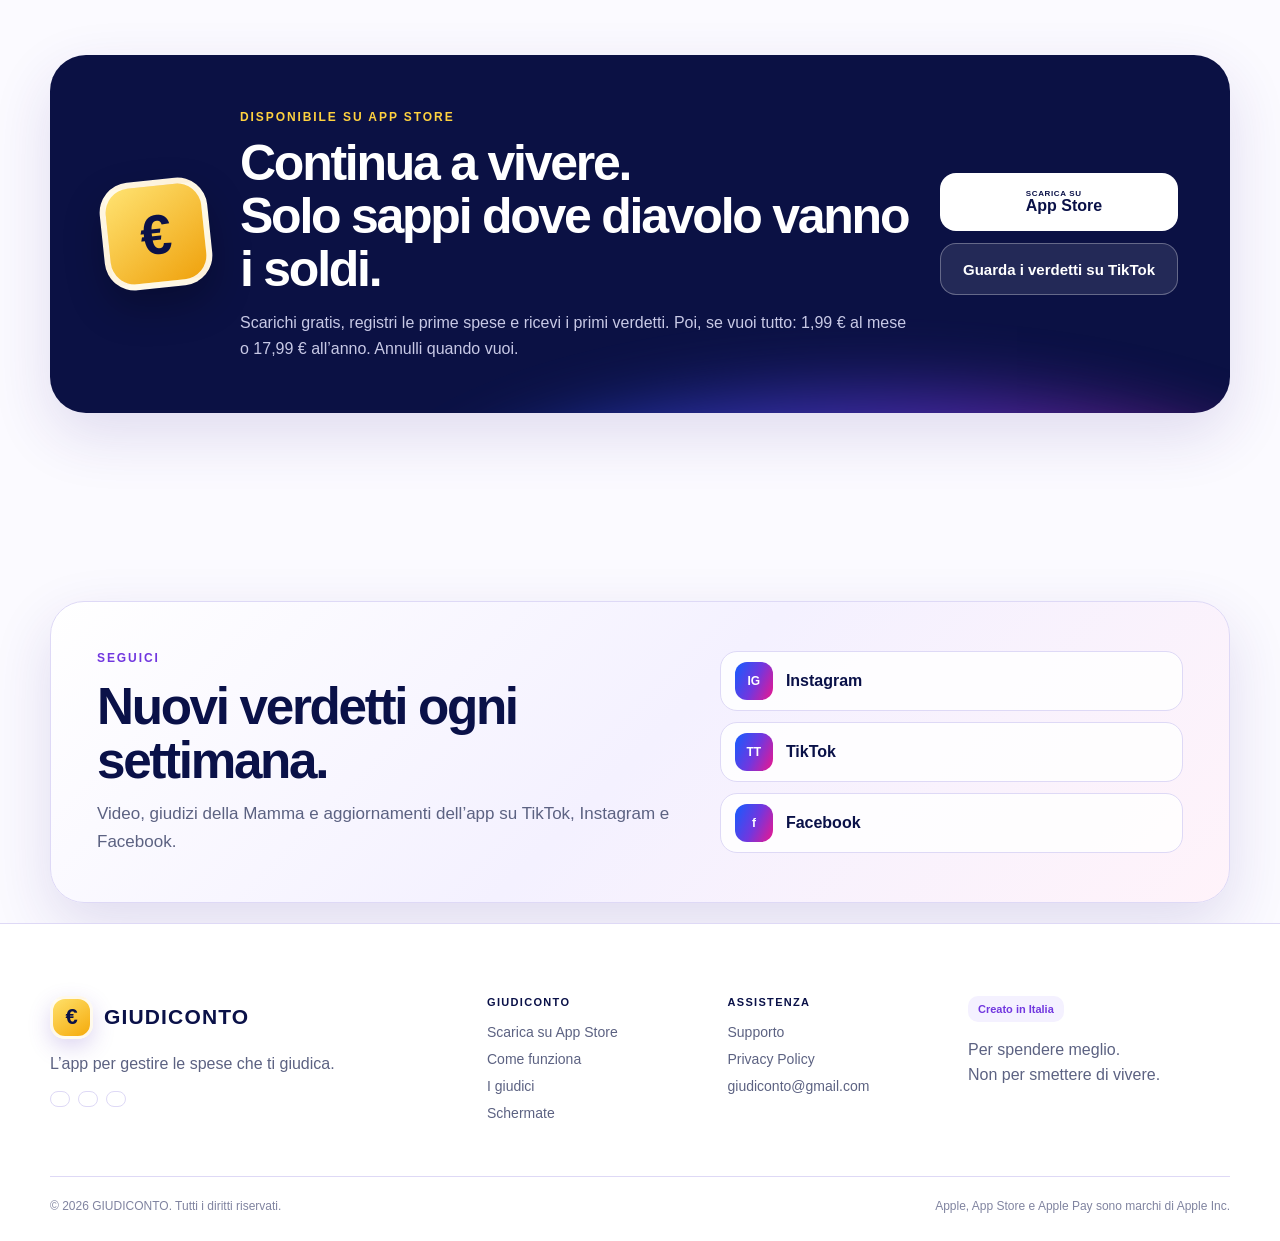
==== commit ada5f7bc: "Site: App Store links, updated copy, SEO files Co-authored-by: Cursor <cursoragent@cursor.com>" ====
--- a/index.html
+++ b/index.html
@@ -3,39 +3,44 @@
 <head>
   <meta charset="utf-8">
   <meta name="viewport" content="width=device-width,initial-scale=1">
-  <title>GIUDICONTO — L’app che giudica come spendi</title>
-  <meta name="description" content="Budget, spese, giudizi e sfide: GIUDICONTO trasforma il controllo delle spese in una missione, con Mamma Italiana e Il Commercialista.">
-  <meta name="keywords" content="budget, spese, risparmio, app spese, budget vacanze, controllo spese, sfide, GIUDICONTO">
+  <title>GIUDICONTO – L’app per gestire le spese che ti giudica (e ti aiuta a risparmiare)</title>
+  <meta name="description" content="GIUDICONTO è l’app italiana per iPhone per registrare e capire le tue spese: ogni acquisto riceve il verdetto ironico della Mamma, il report ti mostra dove finiscono i soldi. Spese con Apple Pay registrate in automatico, senza collegare la banca. Scaricala su App Store.">
+  <meta name="keywords" content="app gestione spese, app per gestire le spese, app spese iPhone, registrare spese, budget, risparmio, report spese, GIUDICONTO">
   <meta name="robots" content="index,follow">
-  <meta property="og:title" content="GIUDICONTO — L’app che giudica come spendi">
-  <meta property="og:description" content="Continua a vivere. Solo sappi dove diavolo vanno i soldi.">
+  <link rel="canonical" href="https://giudiconto-site.pages.dev/">
+  <meta property="og:title" content="GIUDICONTO – La Mamma ti giudica. Il report ti aiuta.">
+  <meta property="og:description" content="L’app per gestire le spese che ti fa ridere e ti fa risparmiare. Senza collegare la banca. Su App Store.">
   <meta property="og:type" content="website">
   <meta property="og:locale" content="it_IT">
+  <meta property="og:url" content="https://giudiconto-site.pages.dev/">
+  <meta property="og:image" content="https://giudiconto-site.pages.dev/assets/og.png">
+  <meta name="twitter:card" content="summary_large_image">
+  <meta name="apple-itunes-app" content="app-id=6795099409">
   <link rel="icon" href="/favicon.svg">
   <link rel="stylesheet" href="/assets/styles.css">
-  <script type="application/ld+json">{"@context":"https://schema.org","@type":"SoftwareApplication","name":"GIUDICONTO","applicationCategory":"FinanceApplication","operatingSystem":"iOS","description":"App italiana per budget, spese, missioni, giudizi e sfide con gli amici.","sameAs":["https://www.instagram.com/giudiconto/","https://www.tiktok.com/@giudicontoapp","https://www.facebook.com/share/1DPfQwHy4r/?mibextid=wwXIfr"]}</script>
+  <script type="application/ld+json">{"@context":"https://schema.org","@type":"SoftwareApplication","name":"GIUDICONTO","applicationCategory":"FinanceApplication","operatingSystem":"iOS","inLanguage":"it","url":"https://giudiconto-site.pages.dev/","installUrl":"https://apps.apple.com/it/app/giudiconto/id6795099409","description":"App italiana per registrare e gestire le spese: ogni acquisto riceve il giudizio ironico della Mamma e un report chiaro mostra dove vanno i soldi. Registrazione automatica con Apple Pay, nessun collegamento alla banca.","offers":[{"@type":"Offer","price":"1.99","priceCurrency":"EUR","name":"Abbonamento mensile"},{"@type":"Offer","price":"17.99","priceCurrency":"EUR","name":"Abbonamento annuale"}],"sameAs":["https://www.instagram.com/giudiconto/","https://www.tiktok.com/@giudicontoapp","https://www.facebook.com/share/1DPfQwHy4r/?mibextid=wwXIfr"]}</script>
 </head>
 <body>
 <div class="site-shell">
 <header class="site-header"><div class="section-wrap header-inner">
   <a class="brand" href="/" aria-label="GIUDICONTO – Home"><span class="brand-mark" aria-hidden="true">€</span><span class="brand-name">GIUDICONTO</span></a>
   <nav class="main-nav" aria-label="Navigazione principale"><a href="#come-funziona">Come funziona</a><a href="#giudici">I giudici</a><a href="#schermate">L’app</a><a href="/support/">Supporto</a></nav>
-  <a class="header-cta" href="#social">Segui il lancio</a>
+  <a class="header-cta" href="https://apps.apple.com/it/app/giudiconto/id6795099409">Scarica l’app</a>
 </div></header>
 <main>
 <section class="hero section-wrap" id="top">
-  <div class="hero-copy"><div class="eyebrow"><span>✦</span> IL BUDGET CHE TI GIUDICA. CON AFFETTO.</div><h1>I soldi spariscono.<br><span>GIUDICONTO</span> almeno ti dice dove.</h1><p class="hero-lede">Trasforma il controllo delle spese in una missione. Registra, capisci e ricevi il verdetto di chi non ha paura di dirti la verità.</p><div class="brand-line">TI GIUDICA. SENZA FARTI SENTIRE IN COLPA.</div><div class="hero-actions"><a class="button button-primary" href="#social">Segui il lancio <span aria-hidden="true">↗</span></a><a class="button button-secondary" href="#come-funziona">Scopri come funziona</a></div><div class="trust-row"><span><b>✓</b> Spese sul tuo dispositivo</span><span><b>✓</b> Importi privati nelle sfide</span></div></div>
-  <div class="hero-visual" aria-label="Anteprima dell’app GIUDICONTO"><div class="orb orb-one"></div><div class="orb orb-two"></div><div class="judge-peek judge-mamma"><img src="/assets/characters/mamma.png" alt="Mamma Italiana"><div><small>MAMMA ITALIANA</small><strong>“Era necessario? No.”</strong></div></div><div class="judge-peek judge-commercialista"><img src="/assets/characters/commercialista.png" alt="Il Commercialista"><div><small>IL COMMERCIALISTA</small><strong>Numeri. Consigli. Zero indulgenza.</strong></div></div><div class="phone phone-hero"><div class="phone-island"></div><img src="/assets/screens/missioni.png" alt="Schermata Scegli la tua missione di GIUDICONTO"></div></div>
+  <div class="hero-copy"><div class="eyebrow"><span>✦</span> L’APP PER GESTIRE LE SPESE. CON PERSONALITÀ.</div><h1>La Mamma ti <span>giudica</span>.<br>Il report ti aiuta.</h1><p class="hero-lede">Registri una spesa, la Mamma dice la sua, e a fine settimana sai finalmente dove sono finiti i soldi. Le spese con Apple Pay si registrano da sole. Nessun collegamento alla banca.</p><div class="brand-line">TI GIUDICA. SENZA FARTI SENTIRE IN COLPA.</div><div class="hero-actions"><a class="button button-primary" href="https://apps.apple.com/it/app/giudiconto/id6795099409">Scarica su App Store <span aria-hidden="true">↗</span></a><a class="button button-secondary" href="#come-funziona">Scopri come funziona</a></div><div class="trust-row"><span><b>✓</b> Nessun collegamento alla banca</span><span><b>✓</b> Spese sul tuo dispositivo</span><span><b>✓</b> Gratis da scaricare</span></div></div>
+  <div class="hero-visual" aria-label="Anteprima dell’app GIUDICONTO"><div class="orb orb-one"></div><div class="orb orb-two"></div><div class="judge-peek judge-mamma"><img src="/assets/characters/mamma.png" alt="La Mamma, giudice di GIUDICONTO"><div><small>LA MAMMA</small><strong>“Era necessario? No.”</strong></div></div><div class="judge-peek judge-commercialista"><img src="/assets/characters/commercialista.png" alt="Il Commercialista"><div><small>IL COMMERCIALISTA</small><strong>Numeri. Consigli. Zero indulgenza.</strong></div></div><div class="phone phone-hero"><div class="phone-island"></div><img src="/assets/screens/mamma-giudizio.jpg" alt="Il verdetto della Mamma su una spesa in GIUDICONTO"></div></div>
 </section>
-<section class="problem-band"><div class="section-wrap problem-grid"><div><span class="section-kicker">IL PROBLEMA</span><h2>Non spendi “troppo”.<br>Semplicemente, spesso non sai <em>quanto</em>.</h2></div><div class="problem-copy"><p>Tra aperitivi, ordini veloci e “sono solo nove euro”, il budget si sbriciola senza fare rumore.</p><p class="highlight-line">GIUDICONTO rende le spese visibili prima che diventino una sorpresa.</p></div></div></section>
-<section class="section section-wrap" id="come-funziona"><div class="section-heading centered"><span class="section-kicker">COME FUNZIONA</span><h2>Tre tocchi. Una verità difficile da ignorare.</h2><p>Nessun bilancio infinito. Solo una missione chiara, le tue spese e un giudice con personalità.</p></div><div class="steps-grid"><article class="step-card"><span class="step-number">1</span><div class="step-icon">◎</div><h3>Scegli la missione</h3><p>Vacanza, occasione speciale o sfida quotidiana. Decidi durata e budget.</p></article><article class="step-card featured"><span class="step-number">2</span><div class="step-icon">€</div><h3>Registra la spesa</h3><p>Inserisci l’importo, scegli la categoria e continua la tua giornata.</p></article><article class="step-card"><span class="step-number">3</span><div class="step-icon">⚖</div><h3>Ricevi il giudizio</h3><p>Un commento immediato e un quadro sempre leggibile del tuo budget.</p></article></div></section>
-<section class="characters-section" id="giudici"><div class="section-wrap"><div class="section-heading split-heading"><div><span class="section-kicker light">I TUOI GIUDICI</span><h2>Due stili. Una sola missione: non farti raccontare scuse.</h2></div><p>Comincia con Mamma Italiana. Quando vuoi un altro punto di vista, chiama Il Commercialista.</p></div><div class="character-grid"><article class="character-card mamma"><div class="character-copy"><span class="mini-label">INCLUSA</span><h3>Mamma Italiana</h3><p>Affettuosa, teatrale e incapace di ignorare un aperitivo troppo costoso.</p><blockquote>“Per quel prezzo doveva ricordarsi il tuo compleanno.”</blockquote></div><div class="character-art mamma-art"><img src="/assets/characters/mamma.png" alt="Mamma Italiana, giudice di GIUDICONTO"></div></article><article class="character-card commercialista"><div class="character-copy"><span class="mini-label">UN ALTRO PUNTO DI VISTA</span><h3>Il Commercialista</h3><p>Numeri, consigli e zero indulgenza. Più controllo, meno scuse.</p><a href="/support/" class="text-link">Assistenza acquisti <span>→</span></a></div><div class="character-art commercialista-art"><img src="/assets/characters/commercialista.png" alt="Il Commercialista, giudice di GIUDICONTO"></div></article></div><div class="coming-soon-row"><span>PROSSIMAMENTE</span> La Suocera · Il Campione</div></div></section>
-<section class="section section-wrap" id="vantaggi"><div class="section-heading centered narrow"><span class="section-kicker">PERCHÉ FUNZIONA</span><h2>Meno contabilità. Più consapevolezza.</h2></div><div class="benefit-grid"><article class="benefit-card"><div class="benefit-icon">◎</div><h3>Una missione, non un foglio Excel</h3><p>Scegli vacanza, occasione speciale o sfida quotidiana. Dai un limite alle spese senza togliere spazio alla vita.</p></article><article class="benefit-card"><div class="benefit-icon">✦</div><h3>Giudizi che restano impressi</h3><p>Registra una spesa e ricevi un verdetto: chiaro, ironico e molto più memorabile di una notifica bancaria.</p></article><article class="benefit-card"><div class="benefit-icon">◈</div><h3>Numeri leggibili davvero</h3><p>Budget, spese, andamento e report in un colpo d’occhio. Finalmente sai dove sono finiti i soldi.</p></article><article class="benefit-card"><div class="benefit-icon">⌁</div><h3>Sfide con gli amici</h3><p>Giocate insieme, confrontate stelle e classifica. Gli importi personali restano privati.</p></article></div></section>
-<section class="screens-section" id="schermate"><div class="section-wrap screens-layout"><div class="screens-copy"><span class="section-kicker light">DENTRO L’APP</span><h2>Tutto quello che serve. Niente che faccia venire voglia di chiudere l’app.</h2><p>Interfaccia chiara, grandi numeri, missioni veloci e report che si capiscono senza un corso di finanza.</p><div class="screen-points"><span>✦ Budget sempre visibile</span><span>✦ Categorie immediate</span><span>✦ Report personali e social</span></div></div><div class="phone-stack"><div class="phone phone-back"><div class="phone-island"></div><img src="/assets/screens/nuova-spesa.png" alt="Schermata Nuova spesa di GIUDICONTO"></div><div class="phone phone-front"><div class="phone-island"></div><img src="/assets/screens/mamma-giudizio.jpg" alt="Verdetto di Mamma Italiana in GIUDICONTO"></div></div></div></section>
-<section class="social-section section-wrap" id="social"><div class="social-card"><div><span class="section-kicker">VERSO IL LANCIO</span><h2>Prima l’app. Poi il giudizio. Nel frattempo, seguici.</h2><p>Nuovi verdetti, video, aggiornamenti e il link ufficiale non appena GIUDICONTO sarà disponibile su App Store.</p></div><div class="social-links"><a href="https://www.instagram.com/giudiconto/" target="_blank" rel="noreferrer"><span class="social-icon">IG</span><span>Instagram</span></a><a href="https://www.tiktok.com/@giudicontoapp" target="_blank" rel="noreferrer"><span class="social-icon">TT</span><span>TikTok</span></a><a href="https://www.facebook.com/share/1DPfQwHy4r/?mibextid=wwXIfr" target="_blank" rel="noreferrer"><span class="social-icon">f</span><span>Facebook</span></a></div></div></section>
-<section class="launch-section section-wrap" id="launch"><div class="launch-card"><div class="launch-coin">€</div><div><span class="section-kicker light">PRESTO SU APP STORE</span><h2>Continua a vivere.<br>Solo sappi dove diavolo vanno i soldi.</h2><p>GIUDICONTO sta arrivando su iPhone. Il link ufficiale al download comparirà qui al lancio.</p></div><div class="launch-actions"><span class="store-badge"><b></b><span><small>PROSSIMAMENTE SU</small>App Store</span></span><a class="button button-white" href="https://www.instagram.com/giudiconto/" target="_blank" rel="noreferrer">Segui su Instagram</a></div></div></section>
+<section class="problem-band"><div class="section-wrap problem-grid"><div><span class="section-kicker">IL PROBLEMA</span><h2>Non spendi “troppo”.<br>Semplicemente, spesso non sai <em>quanto</em>.</h2></div><div class="problem-copy"><p>Tra aperitivi, ordini veloci e “sono solo nove euro”, il budget si sbriciola senza fare rumore. Le app per le spese esistono da anni: il problema è che dopo tre giorni smetti di usarle.</p><p class="highlight-line">GIUDICONTO rende le spese visibili prima che diventino una sorpresa. E ti fa ridere, quindi continui a usarla.</p></div></div></section>
+<section class="section section-wrap" id="come-funziona"><div class="section-heading centered"><span class="section-kicker">COME FUNZIONA</span><h2>Tre tocchi. Una verità difficile da ignorare.</h2><p>Nessun bilancio infinito. Le tue spese, un giudice con personalità e un report che si capisce.</p></div><div class="steps-grid"><article class="step-card"><span class="step-number">1</span><div class="step-icon">€</div><h3>Registra la spesa</h3><p>Tocchi l’importo, scegli la categoria, fatto. Oppure lasci che Apple Pay la registri per te.</p></article><article class="step-card featured"><span class="step-number">2</span><div class="step-icon">⚖</div><h3>Ricevi il verdetto</h3><p>La Mamma la giudica subito. Vuoi un secondo parere? C’è il Commercialista, più freddo ma più preciso.</p></article><article class="step-card"><span class="step-number">3</span><div class="step-icon">◎</div><h3>Leggi il report</h3><p>Settimana per settimana vedi dove vanno i soldi, confronti i mesi e lanci una sfida agli amici.</p></article></div></section>
+<section class="characters-section" id="giudici"><div class="section-wrap"><div class="section-heading split-heading"><div><span class="section-kicker light">I TUOI GIUDICI</span><h2>Personaggi italiani. Verdetti italiani.</h2></div><p>Comincia con la Mamma. Quando vuoi un altro punto di vista, chiama il Commercialista. Nessun chatbot americano che ti chiama “bro”.</p></div><div class="character-grid"><article class="character-card mamma"><div class="character-copy"><span class="mini-label">INCLUSA</span><h3>La Mamma</h3><p>Affettuosa, teatrale e incapace di ignorare un aperitivo troppo costoso.</p><blockquote>“Sai dove finiscono i tuoi soldi? Io sì.”</blockquote></div><div class="character-art mamma-art"><img src="/assets/characters/mamma.png" alt="La Mamma, giudice di GIUDICONTO"></div></article><article class="character-card commercialista"><div class="character-copy"><span class="mini-label">SECONDO PARERE</span><h3>Il Commercialista</h3><p>Numeri, consigli e zero indulgenza. Più controllo, meno scuse.</p><blockquote>“Tecnicamente non è una spesa. È un’emorragia.”</blockquote></div><div class="character-art commercialista-art"><img src="/assets/characters/commercialista.png" alt="Il Commercialista, giudice di GIUDICONTO"></div></article></div><div class="coming-soon-row"><span>PROSSIMAMENTE</span> Nuovi giudici in arrivo</div></div></section>
+<section class="section section-wrap" id="vantaggi"><div class="section-heading centered narrow"><span class="section-kicker">PERCHÉ NON LA SOLITA APP DI SPESE</span><h2>La tua banca ti mostra i numeri. GIUDICONTO ti dice cosa ne pensa.</h2></div><div class="benefit-grid"><article class="benefit-card"><div class="benefit-icon">✦</div><h3>Giudizi che restano impressi</h3><p>Registra una spesa e ricevi un verdetto: chiaro, ironico e molto più memorabile di una notifica bancaria.</p></article><article class="benefit-card"><div class="benefit-icon">⌁</div><h3>Apple Pay in automatico</h3><p>Le spese pagate con Apple Pay si registrano da sole. Zero inserimento manuale, zero collegamento alla banca, zero password condivise.</p></article><article class="benefit-card"><div class="benefit-icon">◈</div><h3>Report che si capiscono</h3><p>Categorie, confronto tra i mesi, le piccole spese che sommate fanno male. Niente fogli Excel.</p></article><article class="benefit-card"><div class="benefit-icon">◎</div><h3>Sfide con gli amici</h3><p>Giocate insieme, confrontate stelle e classifica. Gli importi personali restano privati.</p></article></div></section>
+<section class="screens-section" id="schermate"><div class="section-wrap screens-layout"><div class="screens-copy"><span class="section-kicker light">DENTRO L’APP</span><h2>Tutto quello che serve. Niente che faccia venire voglia di chiudere l’app.</h2><p>Interfaccia chiara, grandi numeri, spese in due tocchi e report che si capiscono senza un corso di finanza.</p><div class="screen-points"><span>✦ Spese in due tocchi</span><span>✦ Categorie immediate</span><span>✦ Report personali e da condividere</span></div></div><div class="phone-stack"><div class="phone phone-back"><div class="phone-island"></div><img src="/assets/screens/nuova-spesa.png" alt="Schermata Nuova spesa di GIUDICONTO"></div><div class="phone phone-front"><div class="phone-island"></div><img src="/assets/screens/missioni.png" alt="Schermata delle missioni di GIUDICONTO"></div></div></div></section>
+<section class="launch-section section-wrap" id="scarica"><div class="launch-card"><div class="launch-coin">€</div><div><span class="section-kicker light">DISPONIBILE SU APP STORE</span><h2>Continua a vivere.<br>Solo sappi dove diavolo vanno i soldi.</h2><p>Scarichi gratis, registri le prime spese e ricevi i primi verdetti. Poi, se vuoi tutto: 1,99 € al mese o 17,99 € all’anno. Annulli quando vuoi.</p></div><div class="launch-actions"><a class="store-badge" href="https://apps.apple.com/it/app/giudiconto/id6795099409"><b></b><span><small>SCARICA SU</small>App Store</span></a><a class="button button-white" href="https://www.tiktok.com/@giudicontoapp" target="_blank" rel="noreferrer">Guarda i verdetti su TikTok</a></div></div></section>
+<section class="social-section section-wrap" id="social"><div class="social-card"><div><span class="section-kicker">SEGUICI</span><h2>Nuovi verdetti ogni settimana.</h2><p>Video, giudizi della Mamma e aggiornamenti dell’app su TikTok, Instagram e Facebook.</p></div><div class="social-links"><a href="https://www.instagram.com/giudiconto/" target="_blank" rel="noreferrer"><span class="social-icon">IG</span><span>Instagram</span></a><a href="https://www.tiktok.com/@giudicontoapp" target="_blank" rel="noreferrer"><span class="social-icon">TT</span><span>TikTok</span></a><a href="https://www.facebook.com/share/1DPfQwHy4r/?mibextid=wwXIfr" target="_blank" rel="noreferrer"><span class="social-icon">f</span><span>Facebook</span></a></div></div></section>
 </main>
-<footer class="site-footer"><div class="section-wrap footer-grid"><div><a class="brand" href="/"><span class="brand-mark">€</span><span class="brand-name">GIUDICONTO</span></a><p>L’app che giudica come spendi.</p><div class="social-links compact"><a href="https://www.instagram.com/giudiconto/" target="_blank" rel="noreferrer"><span class="social-icon">IG</span></a><a href="https://www.tiktok.com/@giudicontoapp" target="_blank" rel="noreferrer"><span class="social-icon">TT</span></a><a href="https://www.facebook.com/share/1DPfQwHy4r/?mibextid=wwXIfr" target="_blank" rel="noreferrer"><span class="social-icon">f</span></a></div></div><div class="footer-links"><strong>GIUDICONTO</strong><a href="#come-funziona">Come funziona</a><a href="#giudici">I giudici</a><a href="#schermate">Schermate</a></div><div class="footer-links"><strong>ASSISTENZA</strong><a href="/support/">Supporto</a><a href="/privacy/">Privacy Policy</a><a href="mailto:giudiconto@gmail.com">giudiconto@gmail.com</a></div><div class="footer-note"><span>Creato in Italia</span><p>Per spendere meglio.<br>Non per smettere di vivere.</p></div></div><div class="section-wrap footer-bottom"><span>© 2026 GIUDICONTO. Tutti i diritti riservati.</span><span>Apple e App Store sono marchi di Apple Inc.</span></div></footer>
+<footer class="site-footer"><div class="section-wrap footer-grid"><div><a class="brand" href="/"><span class="brand-mark">€</span><span class="brand-name">GIUDICONTO</span></a><p>L’app per gestire le spese che ti giudica.</p><div class="social-links compact"><a href="https://www.instagram.com/giudiconto/" target="_blank" rel="noreferrer"><span class="social-icon">IG</span></a><a href="https://www.tiktok.com/@giudicontoapp" target="_blank" rel="noreferrer"><span class="social-icon">TT</span></a><a href="https://www.facebook.com/share/1DPfQwHy4r/?mibextid=wwXIfr" target="_blank" rel="noreferrer"><span class="social-icon">f</span></a></div></div><div class="footer-links"><strong>GIUDICONTO</strong><a href="https://apps.apple.com/it/app/giudiconto/id6795099409">Scarica su App Store</a><a href="#come-funziona">Come funziona</a><a href="#giudici">I giudici</a><a href="#schermate">Schermate</a></div><div class="footer-links"><strong>ASSISTENZA</strong><a href="/support/">Supporto</a><a href="/privacy/">Privacy Policy</a><a href="mailto:giudiconto@gmail.com">giudiconto@gmail.com</a></div><div class="footer-note"><span>Creato in Italia</span><p>Per spendere meglio.<br>Non per smettere di vivere.</p></div></div><div class="section-wrap footer-bottom"><span>© 2026 GIUDICONTO. Tutti i diritti riservati.</span><span>Apple, App Store e Apple Pay sono marchi di Apple Inc.</span></div></footer>
 </div>
 </body>
 </html>
